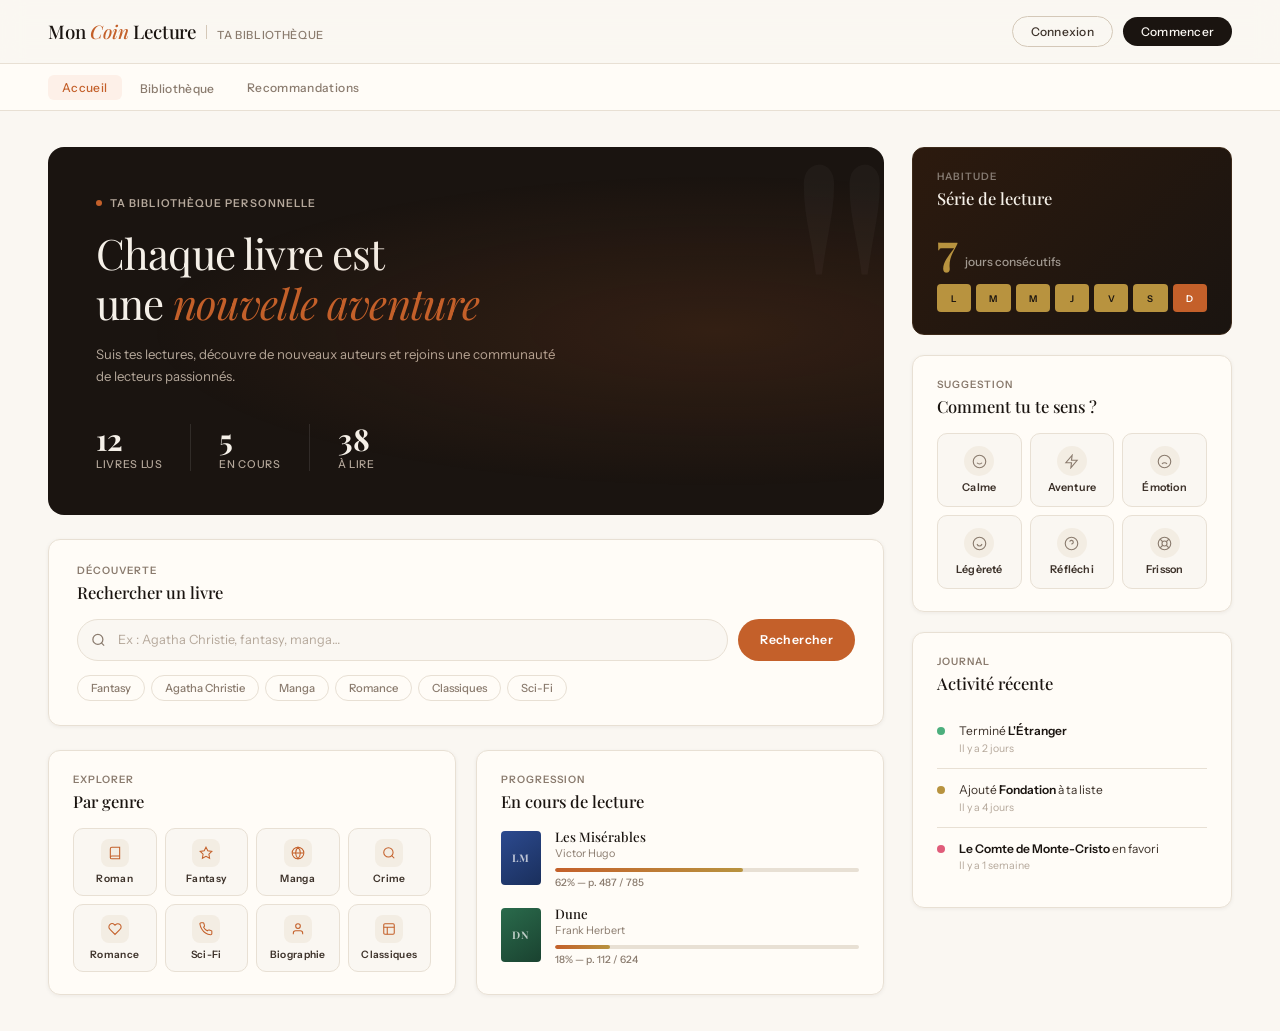
==== index.html @ 3970d9b5 "Premier commit" ====
<!DOCTYPE html>
<html lang="fr">
<head>
  <meta charset="UTF-8" />
  <meta name="viewport" content="width=device-width, initial-scale=1.0" />
  <title>Mon Coin Lecture</title>

  <link rel="preconnect" href="https://fonts.googleapis.com">
  <link href="https://fonts.googleapis.com/css2?family=Playfair+Display:ital,wght@0,400;0,500;0,700;1,400;1,700&family=Instrument+Sans:wght@300;400;500;600&display=swap" rel="stylesheet">

  <style>
    *, *::before, *::after { box-sizing: border-box; margin: 0; padding: 0; }

    :root {
      --ink:         #1a1410;
      --ink-soft:    #3d322a;
      --muted:       #8a7b6e;
      --muted-light: #b5a89b;
      --bg:          #faf7f2;
      --bg-warm:     #f3ede3;
      --bg-card:     #fffcf7;
      --border:      #e8e0d4;
      --border-warm: #d4c8b8;
      --accent:      #c4602a;
      --accent-light:#fdf0e8;
      --accent-deep: #9e3e14;
      --gold:        #b8933f;
      --gold-light:  #faf3e0;

      --font-serif: 'Playfair Display', Georgia, serif;
      --font-sans:  'Instrument Sans', system-ui, sans-serif;
      --radius:     12px;
      --shadow-sm:  0 1px 4px rgba(26,20,16,0.06);
      --shadow-md:  0 4px 20px rgba(26,20,16,0.09);
      --shadow-lg:  0 12px 48px rgba(26,20,16,0.12);
    }

    html { font-size: 15px; }

    body {
      background: var(--bg);
      color: var(--ink);
      font-family: var(--font-sans);
      -webkit-font-smoothing: antialiased;
      min-height: 100vh;
    }

    /* ── HEADER ── */
    .site-header {
      position: sticky;
      top: 0;
      z-index: 100;
      background: rgba(250,247,242,0.88);
      backdrop-filter: blur(12px);
      -webkit-backdrop-filter: blur(12px);
      border-bottom: 1px solid var(--border);
      display: flex;
      align-items: center;
      justify-content: space-between;
      padding: 0 48px;
      height: 64px;
    }

    .logo {
      display: flex;
      align-items: baseline;
      gap: 10px;
    }

    .logo-mark {
      font-family: var(--font-serif);
      font-size: 1.25rem;
      font-weight: 500;
      color: var(--ink);
      letter-spacing: -0.01em;
    }

    .logo-mark em {
      font-style: italic;
      color: var(--accent);
    }

    .logo-divider {
      width: 1px;
      height: 14px;
      background: var(--border-warm);
    }

    .logo-sub {
      font-size: 0.75rem;
      color: var(--muted);
      letter-spacing: 0.06em;
      text-transform: uppercase;
      font-weight: 500;
    }

    .header-actions {
      display: flex;
      align-items: center;
      gap: 10px;
    }

    .header-btn {
      font-family: var(--font-sans);
      font-size: 0.8rem;
      font-weight: 500;
      padding: 7px 18px;
      border-radius: 99px;
      cursor: pointer;
      letter-spacing: 0.02em;
      transition: all 0.18s ease;
      border: none;
    }

    .header-btn-ghost {
      background: transparent;
      color: var(--ink-soft);
      border: 1px solid var(--border-warm);
    }
    .header-btn-ghost:hover {
      background: var(--bg-warm);
      border-color: var(--border-warm);
    }

    .header-btn-accent {
      background: var(--ink);
      color: var(--bg);
    }
    .header-btn-accent:hover {
      background: var(--ink-soft);
    }

    /* ── NAV ── */
    .site-nav {
      border-bottom: 1px solid var(--border);
      background: var(--bg-card);
    }

    .nav-inner {
      max-width: 1400px;
      margin: 0 auto;
      padding: 0 48px;
      display: flex;
      align-items: center;
      gap: 4px;
      height: 46px;
    }

    .nav-inner a {
      font-size: 0.8rem;
      font-weight: 500;
      color: var(--muted);
      text-decoration: none;
      padding: 5px 14px;
      border-radius: 6px;
      letter-spacing: 0.03em;
      transition: all 0.15s;
    }

    .nav-inner a:hover {
      color: var(--ink);
      background: var(--bg-warm);
    }

    .nav-inner a.active {
      color: var(--accent);
      background: var(--accent-light);
    }

    .nav-dropdown { position: relative; }

    .nav-dropdown-menu {
      display: none;
      position: absolute;
      top: calc(100% + 8px);
      left: 0;
      background: var(--bg-card);
      border: 1px solid var(--border);
      border-radius: var(--radius);
      box-shadow: var(--shadow-lg);
      padding: 20px;
      width: 480px;
      gap: 20px;
      display: none;
      flex-direction: row;
      z-index: 200;
    }

    .nav-dropdown:hover .nav-dropdown-menu { display: flex; }

    .mega-left {
      flex: 1;
      padding-right: 20px;
      border-right: 1px solid var(--border);
    }

    .mega-badge {
      display: inline-block;
      font-size: 0.65rem;
      font-weight: 600;
      letter-spacing: 0.1em;
      text-transform: uppercase;
      color: var(--accent);
      background: var(--accent-light);
      padding: 3px 10px;
      border-radius: 99px;
      margin-bottom: 10px;
    }

    .mega-heading {
      font-family: var(--font-serif);
      font-size: 1rem;
      font-weight: 500;
      color: var(--ink);
      margin-bottom: 8px;
    }

    .mega-text {
      font-size: 0.78rem;
      color: var(--muted);
      line-height: 1.55;
    }

    .mega-links {
      display: grid;
      grid-template-columns: 1fr 1fr;
      gap: 6px;
      flex: 1.2;
    }

    .mega-card {
      display: flex;
      align-items: center;
      gap: 8px;
      padding: 8px 10px;
      border-radius: 8px;
      text-decoration: none;
      transition: background 0.15s;
    }

    .mega-card:hover { background: var(--bg-warm); }

    .mega-icon {
      width: 32px;
      height: 32px;
      border-radius: 8px;
      background: var(--bg-warm);
      display: flex;
      align-items: center;
      justify-content: center;
      flex-shrink: 0;
      color: var(--accent);
    }
    .mega-icon svg { width: 15px; height: 15px; }

    .mega-card-title {
      display: block;
      font-size: 0.8rem;
      font-weight: 600;
      color: var(--ink);
    }

    .mega-card-desc {
      display: block;
      font-size: 0.7rem;
      color: var(--muted);
    }

    /* ── MAIN GRID ── */
    .main {
      display: grid;
      grid-template-columns: 1fr 320px;
      gap: 28px;
      max-width: 1400px;
      width: 100%;
      margin: 0 auto;
      padding: 36px 48px;
      align-items: start;
    }

    .col-left {
      display: flex;
      flex-direction: column;
      gap: 24px;
    }

    .col-right {
      display: flex;
      flex-direction: column;
      gap: 20px;
    }

    /* ── HERO ── */
    .hero-banner {
      background: var(--ink);
      border-radius: 16px;
      padding: 44px 48px;
      position: relative;
      overflow: hidden;
    }

    .hero-banner::before {
      content: '"';
      position: absolute;
      font-family: var(--font-serif);
      font-size: 28rem;
      line-height: 1;
      color: rgba(255,255,255,0.03);
      top: -60px;
      right: -20px;
      pointer-events: none;
      user-select: none;
    }

    .hero-banner::after {
      content: '';
      position: absolute;
      inset: 0;
      background: radial-gradient(ellipse at 80% 50%, rgba(196,96,42,0.15), transparent 60%);
      pointer-events: none;
    }

    .hero-eyebrow {
      display: inline-flex;
      align-items: center;
      gap: 8px;
      font-size: 0.72rem;
      font-weight: 600;
      letter-spacing: 0.1em;
      text-transform: uppercase;
      color: var(--muted-light);
      margin-bottom: 18px;
    }

    .hero-eyebrow-dot {
      width: 6px;
      height: 6px;
      background: var(--accent);
      border-radius: 50%;
      animation: pulse 2.5s ease-in-out infinite;
    }

    @keyframes pulse {
      0%,100% { opacity:1; transform:scale(1); }
      50% { opacity:0.5; transform:scale(0.8); }
    }

    .hero-title {
      font-family: var(--font-serif);
      font-size: clamp(2rem, 3.5vw, 2.8rem);
      font-weight: 400;
      line-height: 1.2;
      color: #f5f0e8;
      margin-bottom: 16px;
      letter-spacing: -0.02em;
    }

    .hero-title em {
      font-style: italic;
      color: var(--accent);
    }

    .hero-sub {
      font-size: 0.88rem;
      line-height: 1.65;
      color: var(--muted-light);
      max-width: 460px;
      margin-bottom: 36px;
    }

    .hero-stats {
      display: flex;
      gap: 0;
    }

    .hero-stat {
      padding: 0 28px 0 0;
      margin: 0 28px 0 0;
      border-right: 1px solid rgba(255,255,255,0.1);
    }
    .hero-stat:first-child { padding-left: 0; }
    .hero-stat:last-child { border-right: none; }

    .hero-stat-num {
      font-family: var(--font-serif);
      font-size: 2rem;
      font-weight: 700;
      color: #f5f0e8;
      line-height: 1;
      margin-bottom: 4px;
    }

    .hero-stat-label {
      font-size: 0.72rem;
      font-weight: 500;
      letter-spacing: 0.06em;
      text-transform: uppercase;
      color: var(--muted-light);
    }

    /* ── SEARCH CARD ── */
    .search-card {
      background: var(--bg-card);
      border: 1px solid var(--border);
      border-radius: var(--radius);
      padding: 24px 28px;
      box-shadow: var(--shadow-sm);
    }

    .card-label {
      font-size: 0.68rem;
      font-weight: 600;
      letter-spacing: 0.1em;
      text-transform: uppercase;
      color: var(--muted);
      margin-bottom: 4px;
    }

    .card-title {
      font-family: var(--font-serif);
      font-size: 1.1rem;
      font-weight: 500;
      color: var(--ink);
      margin-bottom: 16px;
    }

    .search-row {
      display: flex;
      gap: 10px;
      margin-bottom: 14px;
    }

    .search-input-wrap {
      flex: 1;
      position: relative;
    }

    .search-icon {
      position: absolute;
      left: 14px;
      top: 50%;
      transform: translateY(-50%);
      color: var(--muted);
      pointer-events: none;
    }

    .search-input {
      width: 100%;
      height: 42px;
      padding: 0 16px 0 40px;
      border: 1.5px solid var(--border);
      border-radius: 99px;
      background: var(--bg);
      font-family: var(--font-sans);
      font-size: 0.85rem;
      color: var(--ink);
      outline: none;
      transition: border-color 0.18s;
    }
    .search-input::placeholder { color: var(--muted-light); }
    .search-input:focus { border-color: var(--accent); background: #fff; }

    .search-btn {
      height: 42px;
      padding: 0 22px;
      background: var(--accent);
      color: #fff;
      border: none;
      border-radius: 99px;
      font-family: var(--font-sans);
      font-size: 0.82rem;
      font-weight: 600;
      letter-spacing: 0.03em;
      cursor: pointer;
      transition: background 0.18s;
      white-space: nowrap;
    }
    .search-btn:hover { background: var(--accent-deep); }

    .search-tags {
      display: flex;
      flex-wrap: wrap;
      gap: 6px;
    }

    .search-tag {
      font-size: 0.75rem;
      font-weight: 500;
      padding: 5px 13px;
      border-radius: 99px;
      border: 1px solid var(--border);
      color: var(--muted);
      cursor: pointer;
      transition: all 0.15s;
      background: transparent;
    }
    .search-tag:hover {
      border-color: var(--accent);
      color: var(--accent);
      background: var(--accent-light);
    }

    /* ── DUO GRID ── */
    .home-duo-grid {
      display: grid;
      grid-template-columns: 1fr 1fr;
      gap: 20px;
    }

    /* ── CARDS ── */
    .card {
      background: var(--bg-card);
      border: 1px solid var(--border);
      border-radius: var(--radius);
      padding: 22px 24px;
      box-shadow: var(--shadow-sm);
    }

    /* ── GENRE GRID ── */
    .genres-grid {
      display: grid;
      grid-template-columns: repeat(4, 1fr);
      gap: 8px;
      margin-top: 16px;
    }

    .genre-chip {
      display: flex;
      flex-direction: column;
      align-items: center;
      gap: 5px;
      padding: 10px 8px;
      border-radius: 10px;
      background: var(--bg);
      border: 1px solid var(--border);
      cursor: pointer;
      transition: all 0.15s;
      text-align: center;
    }
    .genre-chip:hover {
      background: var(--accent-light);
      border-color: #e8c4aa;
    }

    .genre-chip-icon {
      width: 28px;
      height: 28px;
      border-radius: 8px;
      background: var(--bg-warm);
      display: flex;
      align-items: center;
      justify-content: center;
      color: var(--accent);
    }
    .genre-chip-icon svg { width: 14px; height: 14px; }
    .genre-chip-label {
      font-size: 0.68rem;
      font-weight: 600;
      color: var(--ink-soft);
      letter-spacing: 0.03em;
    }

    /* ── READING PROGRESS ── */
    .reading-list {
      display: flex;
      flex-direction: column;
      gap: 16px;
      margin-top: 16px;
    }

    .reading-item {
      display: flex;
      align-items: center;
      gap: 14px;
    }

    .book-cover {
      width: 40px;
      height: 54px;
      border-radius: 4px;
      display: flex;
      align-items: center;
      justify-content: center;
      font-size: 1.4rem;
      flex-shrink: 0;
    }
    .cover-blue  { background: linear-gradient(145deg, #2c4a8f, #1a2f5c); }
    .cover-green { background: linear-gradient(145deg, #2a6b4c, #1a4230); }

    .reading-info { flex: 1; min-width: 0; }

    .reading-title {
      font-family: var(--font-serif);
      font-size: 0.88rem;
      font-weight: 500;
      color: var(--ink);
      white-space: nowrap;
      overflow: hidden;
      text-overflow: ellipsis;
      margin-bottom: 2px;
    }

    .reading-author {
      font-size: 0.72rem;
      color: var(--muted);
      margin-bottom: 8px;
    }

    .progress-bar-track {
      height: 4px;
      background: var(--border);
      border-radius: 99px;
      overflow: hidden;
      margin-bottom: 4px;
    }

    .progress-bar-fill {
      height: 100%;
      background: linear-gradient(90deg, var(--accent), var(--gold));
      border-radius: 99px;
    }

    .reading-pct {
      font-size: 0.68rem;
      color: var(--muted);
      font-weight: 500;
    }

    /* ── MOOD CARD ── */
    .mood-grid {
      display: grid;
      grid-template-columns: 1fr 1fr 1fr;
      gap: 8px;
      margin-top: 16px;
    }

    .mood-btn {
      display: flex;
      flex-direction: column;
      align-items: center;
      gap: 5px;
      padding: 12px 8px;
      border-radius: 10px;
      border: 1.5px solid var(--border);
      background: var(--bg);
      cursor: pointer;
      font-family: var(--font-sans);
      font-size: 0.72rem;
      font-weight: 600;
      color: var(--ink-soft);
      letter-spacing: 0.02em;
      transition: all 0.18s;
    }
    .mood-btn:hover {
      border-color: var(--border-warm);
      background: var(--bg-warm);
      transform: translateY(-1px);
    }
    .mood-btn.active {
      background: var(--accent-light);
      border-color: #e8b490;
      color: var(--accent);
    }

    .mood-icon {
      width: 30px;
      height: 30px;
      border-radius: 50%;
      background: var(--bg-warm);
      display: flex;
      align-items: center;
      justify-content: center;
      color: var(--muted);
      transition: color 0.18s, background 0.18s;
    }
    .mood-icon svg { width: 15px; height: 15px; }
    .mood-btn.active .mood-icon { background: var(--accent-light); color: var(--accent); }

    /* ── ACTIVITY ── */
    .activity-list {
      display: flex;
      flex-direction: column;
      gap: 0;
      margin-top: 16px;
    }

    .activity-item {
      display: flex;
      align-items: flex-start;
      gap: 14px;
      padding: 13px 0;
      border-bottom: 1px solid var(--border);
    }
    .activity-item:last-child { border-bottom: none; }

    .activity-line {
      display: flex;
      flex-direction: column;
      align-items: center;
      gap: 0;
    }

    .activity-dot {
      width: 8px;
      height: 8px;
      border-radius: 50%;
      margin-top: 4px;
      flex-shrink: 0;
    }
    .dot-read  { background: #4caf7d; }
    .dot-want  { background: var(--gold); }
    .dot-fav   { background: #e05c7a; }

    .activity-text {
      font-size: 0.8rem;
      color: var(--ink-soft);
      line-height: 1.4;
    }
    .activity-text strong { color: var(--ink); font-weight: 600; }

    .activity-time {
      font-size: 0.7rem;
      color: var(--muted-light);
      margin-top: 2px;
    }

    /* ── READING STREAK (right col) ── */
    .streak-card {
      background: linear-gradient(135deg, #2c1a0e, #1a1410);
      border: 1px solid #3d2a1a;
      border-radius: var(--radius);
      padding: 22px 24px;
      color: #f5f0e8;
    }

    .streak-card .card-label { color: rgba(245,240,232,0.45); }
    .streak-card .card-title { color: #f5f0e8; }

    .streak-display {
      display: flex;
      align-items: baseline;
      gap: 8px;
      margin: 16px 0 6px;
    }

    .streak-num {
      font-family: var(--font-serif);
      font-size: 3rem;
      font-weight: 700;
      color: var(--gold);
      line-height: 1;
    }

    .streak-unit {
      font-size: 0.8rem;
      color: rgba(245,240,232,0.6);
      font-weight: 500;
    }

    .streak-dots {
      display: flex;
      gap: 5px;
      margin-top: 14px;
    }

    .streak-day {
      flex: 1;
      height: 28px;
      border-radius: 4px;
      display: flex;
      align-items: center;
      justify-content: center;
      font-size: 0.62rem;
      font-weight: 600;
      letter-spacing: 0.04em;
      color: rgba(245,240,232,0.35);
    }
    .streak-day.done {
      background: var(--gold);
      color: #1a1410;
    }
    .streak-day.today {
      background: var(--accent);
      color: #fff;
    }

    /* ── FADE-IN ── */
    @keyframes fadeUp {
      from { opacity:0; transform:translateY(16px); }
      to   { opacity:1; transform:translateY(0); }
    }

    .hero-banner  { animation: fadeUp 0.5s ease both; }
    .search-card  { animation: fadeUp 0.5s 0.07s ease both; }
    .home-duo-grid{ animation: fadeUp 0.5s 0.14s ease both; }
    .col-right > * { animation: fadeUp 0.5s ease both; }
    .col-right > *:nth-child(1) { animation-delay: 0.08s; }
    .col-right > *:nth-child(2) { animation-delay: 0.15s; }
    .col-right > *:nth-child(3) { animation-delay: 0.22s; }

    /* ── RESPONSIVE ── */
    @media (max-width: 1024px) {
      .main { grid-template-columns: 1fr; padding: 28px 24px; }
      .site-header, .nav-inner { padding-inline: 24px; }
    }

    @media (max-width: 640px) {
      .home-duo-grid { grid-template-columns: 1fr; }
      .hero-banner { padding: 32px 28px; }
    }
  </style>
</head>

<body>

  <!-- HEADER -->
  <header class="site-header">
    <div class="logo">
      <span class="logo-mark">Mon <em>Coin</em> Lecture</span>
      <div class="logo-divider"></div>
      <span class="logo-sub">Ta bibliothèque</span>
    </div>
    <div class="header-actions">
      <button class="header-btn header-btn-ghost">Connexion</button>
      <button class="header-btn header-btn-accent">Commencer</button>
    </div>
  </header>

  <!-- NAV -->
  <nav class="site-nav">
    <div class="nav-inner">
      <a href="index.html" class="active">Accueil</a>

      <div class="nav-dropdown nav-mega">
        <a href="livres.html" class="nav-dropdown-toggle">Bibliothèque</a>
        <div class="nav-dropdown-menu mega-menu">
          <div class="mega-left">
            <div class="mega-badge">Explorer</div>
            <h3 class="mega-heading">Ma bibliothèque</h3>
            <p class="mega-text">Retrouve tous tes livres, organise tes envies de lecture, garde tes favoris.</p>
          </div>
          <div class="mega-links">
            <a href="livres.html" class="mega-card">
              <span class="mega-icon"><svg viewBox="0 0 24 24" fill="none" stroke="currentColor" stroke-width="1.8"><path d="M4 19.5A2.5 2.5 0 0 1 6.5 17H20"/><path d="M6.5 2H20v20H6.5A2.5 2.5 0 0 1 4 19.5v-15A2.5 2.5 0 0 1 6.5 2z"/></svg></span>
              <span class="mega-card-content">
                <span class="mega-card-title">Mes livres</span>
                <span class="mega-card-desc">Toute ta bibliothèque</span>
              </span>
            </a>
            <a href="favoris.html" class="mega-card">
              <span class="mega-icon"><svg viewBox="0 0 24 24" fill="none" stroke="currentColor" stroke-width="1.8"><path d="M20.84 4.61a5.5 5.5 0 0 0-7.78 0L12 5.67l-1.06-1.06a5.5 5.5 0 0 0-7.78 7.78l1.06 1.06L12 21.23l7.78-7.78 1.06-1.06a5.5 5.5 0 0 0 0-7.78z"/></svg></span>
              <span class="mega-card-content">
                <span class="mega-card-title">Favoris</span>
                <span class="mega-card-desc">Tes livres préférés</span>
              </span>
            </a>
            <a href="a-lire.html" class="mega-card">
              <span class="mega-icon"><svg viewBox="0 0 24 24" fill="none" stroke="currentColor" stroke-width="1.8"><path d="M12 20h9"/><path d="M16.5 3.5a2.121 2.121 0 0 1 3 3L7 19l-4 1 1-4L16.5 3.5z"/></svg></span>
              <span class="mega-card-content">
                <span class="mega-card-title">À lire</span>
                <span class="mega-card-desc">Ta liste d'envies</span>
              </span>
            </a>
            <a href="recherche.html" class="mega-card">
              <span class="mega-icon"><svg viewBox="0 0 24 24" fill="none" stroke="currentColor" stroke-width="1.8"><circle cx="11" cy="11" r="8"/><path d="m21 21-4.35-4.35"/></svg></span>
              <span class="mega-card-content">
                <span class="mega-card-title">Recherche</span>
                <span class="mega-card-desc">Titre, auteur, genre</span>
              </span>
            </a>
          </div>
        </div>
      </div>

      <a href="recommandations.html">Recommandations</a>
    </div>
  </nav>

  <!-- MAIN -->
  <main class="main">

    <!-- COL LEFT -->
    <div class="col-left">

      <!-- HERO -->
      <div class="hero-banner">
        <div class="hero-eyebrow">
          <div class="hero-eyebrow-dot"></div>
          Ta bibliothèque personnelle
        </div>
        <h1 class="hero-title">Chaque livre est<br>une <em>nouvelle aventure</em></h1>
        <p class="hero-sub">Suis tes lectures, découvre de nouveaux auteurs et rejoins une communauté de lecteurs passionnés.</p>
        <div class="hero-stats">
          <div class="hero-stat">
            <div class="hero-stat-num">12</div>
            <div class="hero-stat-label">Livres lus</div>
          </div>
          <div class="hero-stat">
            <div class="hero-stat-num">5</div>
            <div class="hero-stat-label">En cours</div>
          </div>
          <div class="hero-stat">
            <div class="hero-stat-num">38</div>
            <div class="hero-stat-label">À lire</div>
          </div>
        </div>
      </div>

      <!-- SEARCH -->
      <div class="search-card">
        <div class="card-label">Découverte</div>
        <div class="card-title">Rechercher un livre</div>
        <div class="search-row">
          <div class="search-input-wrap">
            <svg class="search-icon" width="15" height="15" viewBox="0 0 24 24" fill="none" stroke="currentColor" stroke-width="2">
              <circle cx="11" cy="11" r="8"/><path d="m21 21-4.35-4.35"/>
            </svg>
            <input class="search-input" type="text" id="searchInput" placeholder="Ex : Agatha Christie, fantasy, manga…" />
          </div>
          <button class="search-btn" onclick="doSearch()">Rechercher</button>
        </div>
        <div class="search-tags">
          <span class="search-tag" onclick="setSearch('Fantasy')">Fantasy</span>
          <span class="search-tag" onclick="setSearch('Agatha Christie')">Agatha Christie</span>
          <span class="search-tag" onclick="setSearch('Manga')">Manga</span>
          <span class="search-tag" onclick="setSearch('Romance')">Romance</span>
          <span class="search-tag" onclick="setSearch('Classiques')">Classiques</span>
          <span class="search-tag" onclick="setSearch('Sci-Fi')">Sci-Fi</span>
        </div>
      </div>

      <!-- DUO GRID -->
      <div class="home-duo-grid">

        <!-- GENRES -->
        <div class="card">
          <div class="card-label">Explorer</div>
          <div class="card-title">Par genre</div>
          <div class="genres-grid">
            <div class="genre-chip"><span class="genre-chip-icon"><svg viewBox="0 0 24 24" fill="none" stroke="currentColor" stroke-width="1.8"><path d="M4 19.5A2.5 2.5 0 0 1 6.5 17H20"/><path d="M6.5 2H20v20H6.5A2.5 2.5 0 0 1 4 19.5v-15A2.5 2.5 0 0 1 6.5 2z"/></svg></span><span class="genre-chip-label">Roman</span></div>
            <div class="genre-chip"><span class="genre-chip-icon"><svg viewBox="0 0 24 24" fill="none" stroke="currentColor" stroke-width="1.8"><polygon points="12 2 15.09 8.26 22 9.27 17 14.14 18.18 21.02 12 17.77 5.82 21.02 7 14.14 2 9.27 8.91 8.26 12 2"/></svg></span><span class="genre-chip-label">Fantasy</span></div>
            <div class="genre-chip"><span class="genre-chip-icon"><svg viewBox="0 0 24 24" fill="none" stroke="currentColor" stroke-width="1.8"><circle cx="12" cy="12" r="10"/><line x1="2" y1="12" x2="22" y2="12"/><path d="M12 2a15.3 15.3 0 0 1 4 10 15.3 15.3 0 0 1-4 10 15.3 15.3 0 0 1-4-10 15.3 15.3 0 0 1 4-10z"/></svg></span><span class="genre-chip-label">Manga</span></div>
            <div class="genre-chip"><span class="genre-chip-icon"><svg viewBox="0 0 24 24" fill="none" stroke="currentColor" stroke-width="1.8"><circle cx="11" cy="11" r="8"/><path d="m21 21-4.35-4.35"/></svg></span><span class="genre-chip-label">Crime</span></div>
            <div class="genre-chip"><span class="genre-chip-icon"><svg viewBox="0 0 24 24" fill="none" stroke="currentColor" stroke-width="1.8"><path d="M20.84 4.61a5.5 5.5 0 0 0-7.78 0L12 5.67l-1.06-1.06a5.5 5.5 0 0 0-7.78 7.78l1.06 1.06L12 21.23l7.78-7.78 1.06-1.06a5.5 5.5 0 0 0 0-7.78z"/></svg></span><span class="genre-chip-label">Romance</span></div>
            <div class="genre-chip"><span class="genre-chip-icon"><svg viewBox="0 0 24 24" fill="none" stroke="currentColor" stroke-width="1.8"><path d="M22 16.92v3a2 2 0 0 1-2.18 2 19.79 19.79 0 0 1-8.63-3.07A19.5 19.5 0 0 1 4.69 12 19.79 19.79 0 0 1 1.61 3.39 2 2 0 0 1 3.6 1.21h3a2 2 0 0 1 2 1.72c.127.96.361 1.903.7 2.81a2 2 0 0 1-.45 2.11L7.91 8.8a16 16 0 0 0 6.29 6.29l1.11-.91a2 2 0 0 1 2.11-.45c.907.339 1.85.573 2.81.7A2 2 0 0 1 22 16.92z"/></svg></span><span class="genre-chip-label">Sci-Fi</span></div>
            <div class="genre-chip"><span class="genre-chip-icon"><svg viewBox="0 0 24 24" fill="none" stroke="currentColor" stroke-width="1.8"><path d="M20 21v-2a4 4 0 0 0-4-4H8a4 4 0 0 0-4 4v2"/><circle cx="12" cy="7" r="4"/></svg></span><span class="genre-chip-label">Biographie</span></div>
            <div class="genre-chip"><span class="genre-chip-icon"><svg viewBox="0 0 24 24" fill="none" stroke="currentColor" stroke-width="1.8"><rect x="3" y="3" width="18" height="18" rx="2" ry="2"/><path d="M3 9h18M9 21V9"/></svg></span><span class="genre-chip-label">Classiques</span></div>
          </div>
        </div>

        <!-- LECTURES EN COURS -->
        <div class="card">
          <div class="card-label">Progression</div>
          <div class="card-title">En cours de lecture</div>
          <div class="reading-list">
            <div class="reading-item">
              <div class="book-cover cover-blue"><span style="font-family:var(--font-serif);font-size:0.7rem;font-weight:700;color:rgba(255,255,255,0.7);letter-spacing:0.05em">LM</span></div>
              <div class="reading-info">
                <div class="reading-title">Les Misérables</div>
                <div class="reading-author">Victor Hugo</div>
                <div class="progress-bar-track">
                  <div class="progress-bar-fill" style="width:62%"></div>
                </div>
                <div class="reading-pct">62% — p. 487 / 785</div>
              </div>
            </div>
            <div class="reading-item">
              <div class="book-cover cover-green"><span style="font-family:var(--font-serif);font-size:0.7rem;font-weight:700;color:rgba(255,255,255,0.7);letter-spacing:0.05em">DN</span></div>
              <div class="reading-info">
                <div class="reading-title">Dune</div>
                <div class="reading-author">Frank Herbert</div>
                <div class="progress-bar-track">
                  <div class="progress-bar-fill" style="width:18%"></div>
                </div>
                <div class="reading-pct">18% — p. 112 / 624</div>
              </div>
            </div>
          </div>
        </div>

      </div>
    </div>
    <!-- /col-left -->

    <!-- COL RIGHT -->
    <div class="col-right">

      <!-- STREAK -->
      <div class="streak-card">
        <div class="card-label">Habitude</div>
        <div class="card-title" style="color:#f5f0e8">Série de lecture</div>
        <div class="streak-display">
          <div class="streak-num">7</div>
          <div class="streak-unit">jours consécutifs</div>
        </div>
        <div class="streak-dots">
          <div class="streak-day done">L</div>
          <div class="streak-day done">M</div>
          <div class="streak-day done">M</div>
          <div class="streak-day done">J</div>
          <div class="streak-day done">V</div>
          <div class="streak-day done">S</div>
          <div class="streak-day today">D</div>
        </div>
      </div>

      <!-- MOOD -->
      <div class="card">
        <div class="card-label">Suggestion</div>
        <div class="card-title">Comment tu te sens ?</div>
        <div class="mood-grid">
          <button class="mood-btn"><span class="mood-icon"><svg viewBox="0 0 24 24" fill="none" stroke="currentColor" stroke-width="1.8"><circle cx="12" cy="12" r="10"/><path d="M8 14s1.5 2 4 2 4-2 4-2"/><line x1="9" y1="9" x2="9.01" y2="9"/><line x1="15" y1="9" x2="15.01" y2="9"/></svg></span>Calme</button>
          <button class="mood-btn"><span class="mood-icon"><svg viewBox="0 0 24 24" fill="none" stroke="currentColor" stroke-width="1.8"><polygon points="13 2 3 14 12 14 11 22 21 10 12 10 13 2"/></svg></span>Aventure</button>
          <button class="mood-btn"><span class="mood-icon"><svg viewBox="0 0 24 24" fill="none" stroke="currentColor" stroke-width="1.8"><circle cx="12" cy="12" r="10"/><path d="M16 16s-1.5-2-4-2-4 2-4 2"/><line x1="9" y1="9" x2="9.01" y2="9"/><line x1="15" y1="9" x2="15.01" y2="9"/></svg></span>Émotion</button>
          <button class="mood-btn"><span class="mood-icon"><svg viewBox="0 0 24 24" fill="none" stroke="currentColor" stroke-width="1.8"><circle cx="12" cy="12" r="10"/><path d="M8 13s1.5 3 4 3 4-3 4-3"/><line x1="9" y1="9" x2="9.01" y2="9"/><line x1="15" y1="9" x2="15.01" y2="9"/></svg></span>Légèreté</button>
          <button class="mood-btn"><span class="mood-icon"><svg viewBox="0 0 24 24" fill="none" stroke="currentColor" stroke-width="1.8"><path d="M9.09 9a3 3 0 0 1 5.83 1c0 2-3 3-3 3"/><line x1="12" y1="17" x2="12.01" y2="17"/><circle cx="12" cy="12" r="10"/></svg></span>Réfléchi</button>
          <button class="mood-btn"><span class="mood-icon"><svg viewBox="0 0 24 24" fill="none" stroke="currentColor" stroke-width="1.8"><circle cx="12" cy="12" r="10"/><circle cx="12" cy="12" r="4"/><line x1="4.93" y1="4.93" x2="9.17" y2="9.17"/><line x1="14.83" y1="14.83" x2="19.07" y2="19.07"/><line x1="14.83" y1="9.17" x2="19.07" y2="4.93"/><line x1="4.93" y1="19.07" x2="9.17" y2="14.83"/></svg></span>Frisson</button>
        </div>
      </div>

      <!-- ACTIVITY -->
      <div class="card">
        <div class="card-label">Journal</div>
        <div class="card-title">Activité récente</div>
        <div class="activity-list">
          <div class="activity-item">
            <div class="activity-dot dot-read"></div>
            <div>
              <div class="activity-text">Terminé <strong>L'Étranger</strong></div>
              <div class="activity-time">Il y a 2 jours</div>
            </div>
          </div>
          <div class="activity-item">
            <div class="activity-dot dot-want"></div>
            <div>
              <div class="activity-text">Ajouté <strong>Fondation</strong> à ta liste</div>
              <div class="activity-time">Il y a 4 jours</div>
            </div>
          </div>
          <div class="activity-item">
            <div class="activity-dot dot-fav"></div>
            <div>
              <div class="activity-text"><strong>Le Comte de Monte-Cristo</strong> en favori</div>
              <div class="activity-time">Il y a 1 semaine</div>
            </div>
          </div>
        </div>
      </div>

    </div>
    <!-- /col-right -->

  </main>

  <script>
    function setSearch(val) {
      document.getElementById("searchInput").value = val;
      document.getElementById("searchInput").focus();
    }
    function doSearch() {
      const q = document.getElementById("searchInput").value.trim();
      if (q) window.location.href = "recherche.html?q=" + encodeURIComponent(q);
    }
    document.getElementById("searchInput").addEventListener("keydown", e => {
      if (e.key === "Enter") doSearch();
    });
    document.querySelectorAll(".mood-btn").forEach(btn => {
      btn.addEventListener("click", function () {
        document.querySelectorAll(".mood-btn").forEach(b => b.classList.remove("active"));
        this.classList.add("active");
      });
    });
  </script>

</body>
</html>
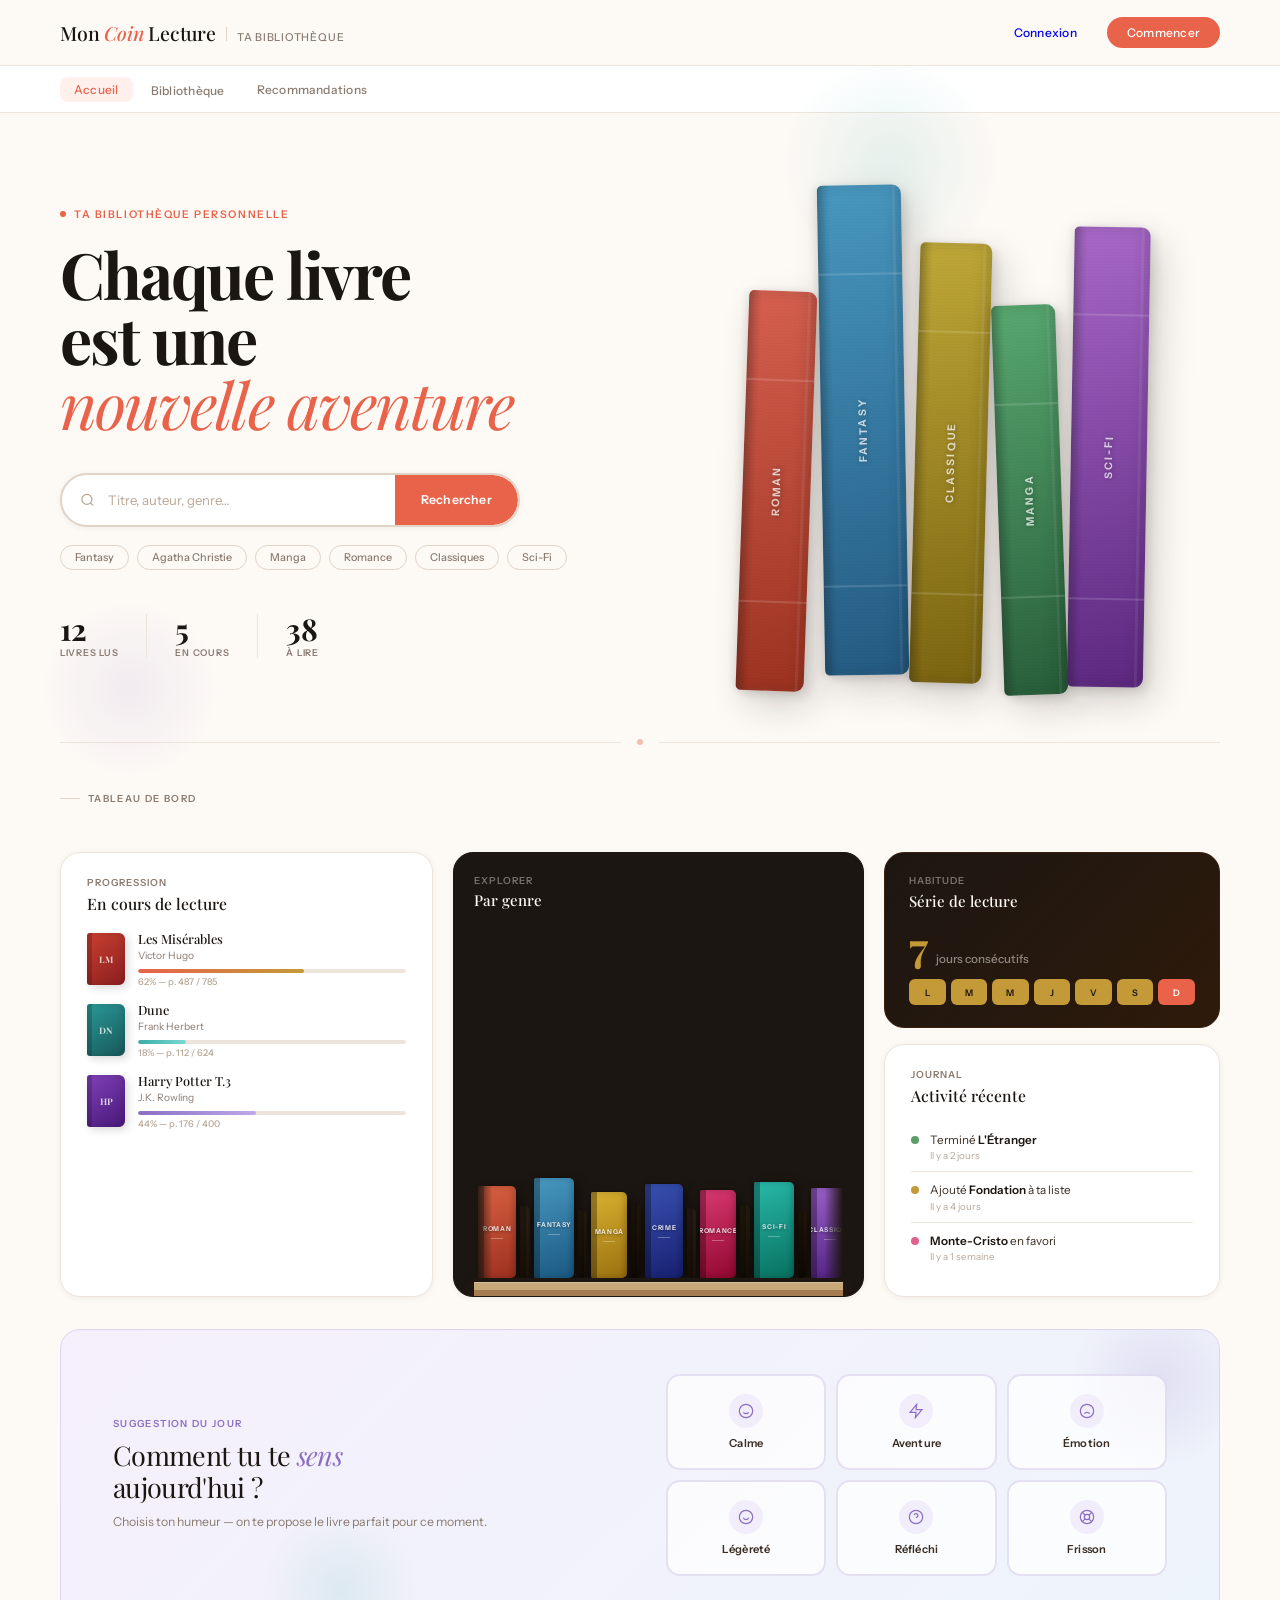
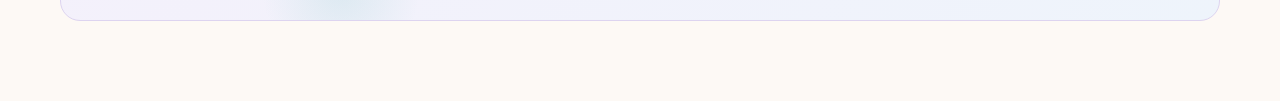
==== commit a7c3cee7: "Update print statement from 'Hello' to 'Goodbye'" ====
--- a/index.html
+++ b/index.html
@@ -1,1076 +1,655 @@
 <!DOCTYPE html>
 <html lang="fr">
 <head>
-  <meta charset="UTF-8" />
-  <meta name="viewport" content="width=device-width, initial-scale=1.0" />
+  <meta charset="UTF-8"/>
+  <meta name="viewport" content="width=device-width, initial-scale=1.0"/>
   <title>Mon Coin Lecture</title>
-
   <link rel="preconnect" href="https://fonts.googleapis.com">
   <link href="https://fonts.googleapis.com/css2?family=Playfair+Display:ital,wght@0,400;0,500;0,700;1,400;1,700&family=Instrument+Sans:wght@300;400;500;600&display=swap" rel="stylesheet">
-
   <style>
-    *, *::before, *::after { box-sizing: border-box; margin: 0; padding: 0; }
-
-    :root {
-      --ink:         #1a1410;
-      --ink-soft:    #3d322a;
-      --muted:       #8a7b6e;
-      --muted-light: #b5a89b;
-      --bg:          #faf7f2;
-      --bg-warm:     #f3ede3;
-      --bg-card:     #fffcf7;
-      --border:      #e8e0d4;
-      --border-warm: #d4c8b8;
-      --accent:      #c4602a;
-      --accent-light:#fdf0e8;
-      --accent-deep: #9e3e14;
-      --gold:        #b8933f;
-      --gold-light:  #faf3e0;
-
-      --font-serif: 'Playfair Display', Georgia, serif;
-      --font-sans:  'Instrument Sans', system-ui, sans-serif;
-      --radius:     12px;
-      --shadow-sm:  0 1px 4px rgba(26,20,16,0.06);
-      --shadow-md:  0 4px 20px rgba(26,20,16,0.09);
-      --shadow-lg:  0 12px 48px rgba(26,20,16,0.12);
-    }
-
-    html { font-size: 15px; }
-
-    body {
-      background: var(--bg);
-      color: var(--ink);
-      font-family: var(--font-sans);
-      -webkit-font-smoothing: antialiased;
-      min-height: 100vh;
-    }
+    *,*::before,*::after{box-sizing:border-box;margin:0;padding:0}
+    :root{
+      /* Palette pastel moderne */
+      --bg:        #fdf9f5;
+      --bg-card:   #ffffff;
+      --bg-warm:   #fef5ee;
+      --bg-green:  #f0f7f0;
+      --bg-blue:   #eef4fb;
+      --bg-purple: #f5f0fb;
+      --bg-pink:   #fdf0f5;
+
+      --ink:       #1c1612;
+      --ink-soft:  #3a2e24;
+      --muted:     #8a7b70;
+      --muted-lt:  #b8a898;
+
+      --border:    #ede5dc;
+      --border-w:  #e0d4c6;
+
+      /* Accents vifs pastels */
+      --coral:     #e8634a;
+      --coral-lt:  #fff0ec;
+      --teal:      #3aada8;
+      --teal-lt:   #e8f7f6;
+      --sage:      #5a9e6a;
+      --sage-lt:   #edf7ef;
+      --lavender:  #8b6ec4;
+      --lav-lt:    #f2edfb;
+      --gold:      #c49a38;
+      --gold-lt:   #fdf5e0;
+      --blush:     #e06090;
+      --blush-lt:  #fdeef5;
+
+      --font-serif:'Playfair Display',Georgia,serif;
+      --font-sans:'Instrument Sans',system-ui,sans-serif;
+      --radius:14px;
+      --radius-lg:20px;
+      --shadow-sm:0 1px 6px rgba(28,22,18,0.06);
+      --shadow-md:0 4px 24px rgba(28,22,18,0.09);
+      --shadow-lg:0 12px 48px rgba(28,22,18,0.13);
+    }
+    html{font-size:15px;scroll-behavior:smooth}
+    body{background:var(--bg);color:var(--ink);font-family:var(--font-sans);-webkit-font-smoothing:antialiased}
 
     /* ── HEADER ── */
-    .site-header {
-      position: sticky;
-      top: 0;
-      z-index: 100;
-      background: rgba(250,247,242,0.88);
-      backdrop-filter: blur(12px);
-      -webkit-backdrop-filter: blur(12px);
-      border-bottom: 1px solid var(--border);
-      display: flex;
-      align-items: center;
-      justify-content: space-between;
-      padding: 0 48px;
-      height: 64px;
-    }
-
-    .logo {
-      display: flex;
-      align-items: baseline;
-      gap: 10px;
-    }
-
-    .logo-mark {
-      font-family: var(--font-serif);
-      font-size: 1.25rem;
-      font-weight: 500;
-      color: var(--ink);
-      letter-spacing: -0.01em;
-    }
-
-    .logo-mark em {
-      font-style: italic;
-      color: var(--accent);
-    }
-
-    .logo-divider {
-      width: 1px;
-      height: 14px;
-      background: var(--border-warm);
-    }
-
-    .logo-sub {
-      font-size: 0.75rem;
-      color: var(--muted);
-      letter-spacing: 0.06em;
-      text-transform: uppercase;
-      font-weight: 500;
-    }
-
-    .header-actions {
-      display: flex;
-      align-items: center;
-      gap: 10px;
-    }
-
-    .header-btn {
-      font-family: var(--font-sans);
-      font-size: 0.8rem;
-      font-weight: 500;
-      padding: 7px 18px;
-      border-radius: 99px;
-      cursor: pointer;
-      letter-spacing: 0.02em;
-      transition: all 0.18s ease;
-      border: none;
-    }
-
-    .header-btn-ghost {
-      background: transparent;
-      color: var(--ink-soft);
-      border: 1px solid var(--border-warm);
-    }
-    .header-btn-ghost:hover {
-      background: var(--bg-warm);
-      border-color: var(--border-warm);
-    }
-
-    .header-btn-accent {
-      background: var(--ink);
-      color: var(--bg);
-    }
-    .header-btn-accent:hover {
-      background: var(--ink-soft);
-    }
+    .site-header{
+      position:sticky;top:0;z-index:100;
+      background:rgba(253,249,245,0.9);backdrop-filter:blur(16px);
+      border-bottom:1px solid var(--border);
+      display:flex;align-items:center;justify-content:space-between;
+      padding:0 60px;height:66px;
+    }
+    .logo{display:flex;align-items:baseline;gap:10px}
+    .logo-mark{font-family:var(--font-serif);font-size:1.3rem;font-weight:500;color:var(--ink);letter-spacing:-0.01em}
+    .logo-mark em{font-style:italic;color:var(--coral)}
+    .logo-divider{width:1px;height:14px;background:var(--border-w)}
+    .logo-sub{font-size:0.72rem;color:var(--muted);letter-spacing:0.07em;text-transform:uppercase;font-weight:500}
+    .header-actions{display:flex;align-items:center;gap:10px}
+    .header-btn{font-family:var(--font-sans);font-size:0.8rem;font-weight:500;padding:8px 20px;border-radius:99px;cursor:pointer;letter-spacing:0.02em;transition:all 0.18s;border:none}
+    .btn-ghost{background:transparent;color:var(--ink-soft);border:1.5px solid var(--border-w)}
+    .btn-ghost:hover{background:var(--bg-warm)}
+    .btn-solid{background:var(--coral);color:#fff}
+    .btn-solid:hover{background:#d0522e}
 
     /* ── NAV ── */
-    .site-nav {
-      border-bottom: 1px solid var(--border);
-      background: var(--bg-card);
-    }
-
-    .nav-inner {
-      max-width: 1400px;
-      margin: 0 auto;
-      padding: 0 48px;
-      display: flex;
-      align-items: center;
-      gap: 4px;
-      height: 46px;
-    }
-
-    .nav-inner a {
-      font-size: 0.8rem;
-      font-weight: 500;
-      color: var(--muted);
-      text-decoration: none;
-      padding: 5px 14px;
-      border-radius: 6px;
-      letter-spacing: 0.03em;
-      transition: all 0.15s;
-    }
-
-    .nav-inner a:hover {
-      color: var(--ink);
-      background: var(--bg-warm);
-    }
-
-    .nav-inner a.active {
-      color: var(--accent);
-      background: var(--accent-light);
-    }
-
-    .nav-dropdown { position: relative; }
-
-    .nav-dropdown-menu {
-      display: none;
-      position: absolute;
-      top: calc(100% + 8px);
-      left: 0;
-      background: var(--bg-card);
-      border: 1px solid var(--border);
-      border-radius: var(--radius);
-      box-shadow: var(--shadow-lg);
-      padding: 20px;
-      width: 480px;
-      gap: 20px;
-      display: none;
-      flex-direction: row;
-      z-index: 200;
-    }
-
-    .nav-dropdown:hover .nav-dropdown-menu { display: flex; }
-
-    .mega-left {
-      flex: 1;
-      padding-right: 20px;
-      border-right: 1px solid var(--border);
-    }
-
-    .mega-badge {
-      display: inline-block;
-      font-size: 0.65rem;
-      font-weight: 600;
-      letter-spacing: 0.1em;
-      text-transform: uppercase;
-      color: var(--accent);
-      background: var(--accent-light);
-      padding: 3px 10px;
-      border-radius: 99px;
-      margin-bottom: 10px;
-    }
-
-    .mega-heading {
-      font-family: var(--font-serif);
-      font-size: 1rem;
-      font-weight: 500;
-      color: var(--ink);
-      margin-bottom: 8px;
-    }
-
-    .mega-text {
-      font-size: 0.78rem;
-      color: var(--muted);
-      line-height: 1.55;
-    }
-
-    .mega-links {
-      display: grid;
-      grid-template-columns: 1fr 1fr;
-      gap: 6px;
-      flex: 1.2;
-    }
-
-    .mega-card {
-      display: flex;
-      align-items: center;
-      gap: 8px;
-      padding: 8px 10px;
-      border-radius: 8px;
-      text-decoration: none;
-      transition: background 0.15s;
-    }
-
-    .mega-card:hover { background: var(--bg-warm); }
-
-    .mega-icon {
-      width: 32px;
-      height: 32px;
-      border-radius: 8px;
-      background: var(--bg-warm);
-      display: flex;
-      align-items: center;
-      justify-content: center;
-      flex-shrink: 0;
-      color: var(--accent);
-    }
-    .mega-icon svg { width: 15px; height: 15px; }
-
-    .mega-card-title {
-      display: block;
-      font-size: 0.8rem;
-      font-weight: 600;
-      color: var(--ink);
-    }
-
-    .mega-card-desc {
-      display: block;
-      font-size: 0.7rem;
-      color: var(--muted);
-    }
-
-    /* ── MAIN GRID ── */
-    .main {
-      display: grid;
-      grid-template-columns: 1fr 320px;
-      gap: 28px;
-      max-width: 1400px;
-      width: 100%;
-      margin: 0 auto;
-      padding: 36px 48px;
-      align-items: start;
-    }
-
-    .col-left {
-      display: flex;
-      flex-direction: column;
-      gap: 24px;
-    }
-
-    .col-right {
-      display: flex;
-      flex-direction: column;
-      gap: 20px;
-    }
-
-    /* ── HERO ── */
-    .hero-banner {
-      background: var(--ink);
-      border-radius: 16px;
-      padding: 44px 48px;
-      position: relative;
-      overflow: hidden;
-    }
-
-    .hero-banner::before {
-      content: '"';
-      position: absolute;
-      font-family: var(--font-serif);
-      font-size: 28rem;
-      line-height: 1;
-      color: rgba(255,255,255,0.03);
-      top: -60px;
-      right: -20px;
-      pointer-events: none;
-      user-select: none;
-    }
-
-    .hero-banner::after {
-      content: '';
-      position: absolute;
-      inset: 0;
-      background: radial-gradient(ellipse at 80% 50%, rgba(196,96,42,0.15), transparent 60%);
-      pointer-events: none;
-    }
-
-    .hero-eyebrow {
-      display: inline-flex;
-      align-items: center;
-      gap: 8px;
-      font-size: 0.72rem;
-      font-weight: 600;
-      letter-spacing: 0.1em;
-      text-transform: uppercase;
-      color: var(--muted-light);
-      margin-bottom: 18px;
-    }
-
-    .hero-eyebrow-dot {
-      width: 6px;
-      height: 6px;
-      background: var(--accent);
-      border-radius: 50%;
-      animation: pulse 2.5s ease-in-out infinite;
-    }
-
-    @keyframes pulse {
-      0%,100% { opacity:1; transform:scale(1); }
-      50% { opacity:0.5; transform:scale(0.8); }
-    }
-
-    .hero-title {
-      font-family: var(--font-serif);
-      font-size: clamp(2rem, 3.5vw, 2.8rem);
-      font-weight: 400;
-      line-height: 1.2;
-      color: #f5f0e8;
-      margin-bottom: 16px;
-      letter-spacing: -0.02em;
-    }
-
-    .hero-title em {
-      font-style: italic;
-      color: var(--accent);
-    }
-
-    .hero-sub {
-      font-size: 0.88rem;
-      line-height: 1.65;
-      color: var(--muted-light);
-      max-width: 460px;
-      margin-bottom: 36px;
-    }
-
-    .hero-stats {
-      display: flex;
-      gap: 0;
-    }
-
-    .hero-stat {
-      padding: 0 28px 0 0;
-      margin: 0 28px 0 0;
-      border-right: 1px solid rgba(255,255,255,0.1);
-    }
-    .hero-stat:first-child { padding-left: 0; }
-    .hero-stat:last-child { border-right: none; }
-
-    .hero-stat-num {
-      font-family: var(--font-serif);
-      font-size: 2rem;
-      font-weight: 700;
-      color: #f5f0e8;
-      line-height: 1;
-      margin-bottom: 4px;
-    }
-
-    .hero-stat-label {
-      font-size: 0.72rem;
-      font-weight: 500;
-      letter-spacing: 0.06em;
-      text-transform: uppercase;
-      color: var(--muted-light);
-    }
-
-    /* ── SEARCH CARD ── */
-    .search-card {
-      background: var(--bg-card);
-      border: 1px solid var(--border);
-      border-radius: var(--radius);
-      padding: 24px 28px;
-      box-shadow: var(--shadow-sm);
-    }
-
-    .card-label {
-      font-size: 0.68rem;
-      font-weight: 600;
-      letter-spacing: 0.1em;
-      text-transform: uppercase;
-      color: var(--muted);
-      margin-bottom: 4px;
-    }
-
-    .card-title {
-      font-family: var(--font-serif);
-      font-size: 1.1rem;
-      font-weight: 500;
-      color: var(--ink);
-      margin-bottom: 16px;
-    }
-
-    .search-row {
-      display: flex;
-      gap: 10px;
-      margin-bottom: 14px;
-    }
-
-    .search-input-wrap {
-      flex: 1;
-      position: relative;
-    }
-
-    .search-icon {
-      position: absolute;
-      left: 14px;
-      top: 50%;
-      transform: translateY(-50%);
-      color: var(--muted);
-      pointer-events: none;
-    }
-
-    .search-input {
-      width: 100%;
-      height: 42px;
-      padding: 0 16px 0 40px;
-      border: 1.5px solid var(--border);
-      border-radius: 99px;
-      background: var(--bg);
-      font-family: var(--font-sans);
-      font-size: 0.85rem;
-      color: var(--ink);
-      outline: none;
-      transition: border-color 0.18s;
-    }
-    .search-input::placeholder { color: var(--muted-light); }
-    .search-input:focus { border-color: var(--accent); background: #fff; }
-
-    .search-btn {
-      height: 42px;
-      padding: 0 22px;
-      background: var(--accent);
-      color: #fff;
-      border: none;
-      border-radius: 99px;
-      font-family: var(--font-sans);
-      font-size: 0.82rem;
-      font-weight: 600;
-      letter-spacing: 0.03em;
-      cursor: pointer;
-      transition: background 0.18s;
-      white-space: nowrap;
-    }
-    .search-btn:hover { background: var(--accent-deep); }
-
-    .search-tags {
-      display: flex;
-      flex-wrap: wrap;
-      gap: 6px;
-    }
-
-    .search-tag {
-      font-size: 0.75rem;
-      font-weight: 500;
-      padding: 5px 13px;
-      border-radius: 99px;
-      border: 1px solid var(--border);
-      color: var(--muted);
-      cursor: pointer;
-      transition: all 0.15s;
-      background: transparent;
-    }
-    .search-tag:hover {
-      border-color: var(--accent);
-      color: var(--accent);
-      background: var(--accent-light);
-    }
-
-    /* ── DUO GRID ── */
-    .home-duo-grid {
-      display: grid;
-      grid-template-columns: 1fr 1fr;
-      gap: 20px;
-    }
-
-    /* ── CARDS ── */
-    .card {
-      background: var(--bg-card);
-      border: 1px solid var(--border);
-      border-radius: var(--radius);
-      padding: 22px 24px;
-      box-shadow: var(--shadow-sm);
-    }
-
-    /* ── GENRE GRID ── */
-    .genres-grid {
-      display: grid;
-      grid-template-columns: repeat(4, 1fr);
-      gap: 8px;
-      margin-top: 16px;
-    }
-
-    .genre-chip {
-      display: flex;
-      flex-direction: column;
-      align-items: center;
-      gap: 5px;
-      padding: 10px 8px;
-      border-radius: 10px;
-      background: var(--bg);
-      border: 1px solid var(--border);
-      cursor: pointer;
-      transition: all 0.15s;
-      text-align: center;
-    }
-    .genre-chip:hover {
-      background: var(--accent-light);
-      border-color: #e8c4aa;
-    }
-
-    .genre-chip-icon {
-      width: 28px;
-      height: 28px;
-      border-radius: 8px;
-      background: var(--bg-warm);
-      display: flex;
-      align-items: center;
-      justify-content: center;
-      color: var(--accent);
-    }
-    .genre-chip-icon svg { width: 14px; height: 14px; }
-    .genre-chip-label {
-      font-size: 0.68rem;
-      font-weight: 600;
-      color: var(--ink-soft);
-      letter-spacing: 0.03em;
-    }
-
-    /* ── READING PROGRESS ── */
-    .reading-list {
-      display: flex;
-      flex-direction: column;
-      gap: 16px;
-      margin-top: 16px;
-    }
-
-    .reading-item {
-      display: flex;
-      align-items: center;
-      gap: 14px;
-    }
-
-    .book-cover {
-      width: 40px;
-      height: 54px;
-      border-radius: 4px;
-      display: flex;
-      align-items: center;
-      justify-content: center;
-      font-size: 1.4rem;
-      flex-shrink: 0;
-    }
-    .cover-blue  { background: linear-gradient(145deg, #2c4a8f, #1a2f5c); }
-    .cover-green { background: linear-gradient(145deg, #2a6b4c, #1a4230); }
-
-    .reading-info { flex: 1; min-width: 0; }
-
-    .reading-title {
-      font-family: var(--font-serif);
-      font-size: 0.88rem;
-      font-weight: 500;
-      color: var(--ink);
-      white-space: nowrap;
-      overflow: hidden;
-      text-overflow: ellipsis;
-      margin-bottom: 2px;
-    }
-
-    .reading-author {
-      font-size: 0.72rem;
-      color: var(--muted);
-      margin-bottom: 8px;
-    }
-
-    .progress-bar-track {
-      height: 4px;
-      background: var(--border);
-      border-radius: 99px;
-      overflow: hidden;
-      margin-bottom: 4px;
-    }
-
-    .progress-bar-fill {
-      height: 100%;
-      background: linear-gradient(90deg, var(--accent), var(--gold));
-      border-radius: 99px;
-    }
-
-    .reading-pct {
-      font-size: 0.68rem;
-      color: var(--muted);
-      font-weight: 500;
-    }
-
-    /* ── MOOD CARD ── */
-    .mood-grid {
-      display: grid;
-      grid-template-columns: 1fr 1fr 1fr;
-      gap: 8px;
-      margin-top: 16px;
-    }
-
-    .mood-btn {
-      display: flex;
-      flex-direction: column;
-      align-items: center;
-      gap: 5px;
-      padding: 12px 8px;
-      border-radius: 10px;
-      border: 1.5px solid var(--border);
-      background: var(--bg);
-      cursor: pointer;
-      font-family: var(--font-sans);
-      font-size: 0.72rem;
-      font-weight: 600;
-      color: var(--ink-soft);
-      letter-spacing: 0.02em;
-      transition: all 0.18s;
-    }
-    .mood-btn:hover {
-      border-color: var(--border-warm);
-      background: var(--bg-warm);
-      transform: translateY(-1px);
-    }
-    .mood-btn.active {
-      background: var(--accent-light);
-      border-color: #e8b490;
-      color: var(--accent);
-    }
-
-    .mood-icon {
-      width: 30px;
-      height: 30px;
-      border-radius: 50%;
-      background: var(--bg-warm);
-      display: flex;
-      align-items: center;
-      justify-content: center;
-      color: var(--muted);
-      transition: color 0.18s, background 0.18s;
-    }
-    .mood-icon svg { width: 15px; height: 15px; }
-    .mood-btn.active .mood-icon { background: var(--accent-light); color: var(--accent); }
-
-    /* ── ACTIVITY ── */
-    .activity-list {
-      display: flex;
-      flex-direction: column;
-      gap: 0;
-      margin-top: 16px;
-    }
-
-    .activity-item {
-      display: flex;
-      align-items: flex-start;
-      gap: 14px;
-      padding: 13px 0;
-      border-bottom: 1px solid var(--border);
-    }
-    .activity-item:last-child { border-bottom: none; }
-
-    .activity-line {
-      display: flex;
-      flex-direction: column;
-      align-items: center;
-      gap: 0;
-    }
-
-    .activity-dot {
-      width: 8px;
-      height: 8px;
-      border-radius: 50%;
-      margin-top: 4px;
-      flex-shrink: 0;
-    }
-    .dot-read  { background: #4caf7d; }
-    .dot-want  { background: var(--gold); }
-    .dot-fav   { background: #e05c7a; }
-
-    .activity-text {
-      font-size: 0.8rem;
-      color: var(--ink-soft);
-      line-height: 1.4;
-    }
-    .activity-text strong { color: var(--ink); font-weight: 600; }
-
-    .activity-time {
-      font-size: 0.7rem;
-      color: var(--muted-light);
-      margin-top: 2px;
-    }
-
-    /* ── READING STREAK (right col) ── */
-    .streak-card {
-      background: linear-gradient(135deg, #2c1a0e, #1a1410);
-      border: 1px solid #3d2a1a;
-      border-radius: var(--radius);
-      padding: 22px 24px;
-      color: #f5f0e8;
-    }
-
-    .streak-card .card-label { color: rgba(245,240,232,0.45); }
-    .streak-card .card-title { color: #f5f0e8; }
-
-    .streak-display {
-      display: flex;
-      align-items: baseline;
-      gap: 8px;
-      margin: 16px 0 6px;
-    }
-
-    .streak-num {
-      font-family: var(--font-serif);
-      font-size: 3rem;
-      font-weight: 700;
-      color: var(--gold);
-      line-height: 1;
-    }
-
-    .streak-unit {
-      font-size: 0.8rem;
-      color: rgba(245,240,232,0.6);
-      font-weight: 500;
-    }
-
-    .streak-dots {
-      display: flex;
-      gap: 5px;
-      margin-top: 14px;
-    }
-
-    .streak-day {
-      flex: 1;
-      height: 28px;
-      border-radius: 4px;
-      display: flex;
-      align-items: center;
-      justify-content: center;
-      font-size: 0.62rem;
-      font-weight: 600;
-      letter-spacing: 0.04em;
-      color: rgba(245,240,232,0.35);
-    }
-    .streak-day.done {
-      background: var(--gold);
-      color: #1a1410;
-    }
-    .streak-day.today {
-      background: var(--accent);
-      color: #fff;
-    }
-
-    /* ── FADE-IN ── */
-    @keyframes fadeUp {
-      from { opacity:0; transform:translateY(16px); }
-      to   { opacity:1; transform:translateY(0); }
-    }
-
-    .hero-banner  { animation: fadeUp 0.5s ease both; }
-    .search-card  { animation: fadeUp 0.5s 0.07s ease both; }
-    .home-duo-grid{ animation: fadeUp 0.5s 0.14s ease both; }
-    .col-right > * { animation: fadeUp 0.5s ease both; }
-    .col-right > *:nth-child(1) { animation-delay: 0.08s; }
-    .col-right > *:nth-child(2) { animation-delay: 0.15s; }
-    .col-right > *:nth-child(3) { animation-delay: 0.22s; }
-
-    /* ── RESPONSIVE ── */
-    @media (max-width: 1024px) {
-      .main { grid-template-columns: 1fr; padding: 28px 24px; }
-      .site-header, .nav-inner { padding-inline: 24px; }
-    }
-
-    @media (max-width: 640px) {
-      .home-duo-grid { grid-template-columns: 1fr; }
-      .hero-banner { padding: 32px 28px; }
-    }
+    .site-nav{border-bottom:1px solid var(--border);background:var(--bg-card)}
+    .nav-inner{max-width:1320px;margin:0 auto;padding:0 60px;display:flex;align-items:center;gap:4px;height:46px}
+    .nav-inner a{font-size:0.8rem;font-weight:500;color:var(--muted);text-decoration:none;padding:5px 14px;border-radius:8px;letter-spacing:0.02em;transition:all 0.15s}
+    .nav-inner a:hover{color:var(--ink);background:var(--bg-warm)}
+    .nav-inner a.active{color:var(--coral);background:var(--coral-lt)}
+    .nav-dropdown{position:relative}
+    .nav-dropdown-menu{display:none;position:absolute;top:calc(100% + 8px);left:0;background:var(--bg-card);border:1px solid var(--border);border-radius:var(--radius-lg);box-shadow:var(--shadow-lg);padding:22px;width:480px;flex-direction:row;z-index:200}
+    .nav-dropdown:hover .nav-dropdown-menu{display:flex}
+    .mega-left{flex:1;padding-right:20px;border-right:1px solid var(--border)}
+    .mega-badge{display:inline-block;font-size:0.62rem;font-weight:600;letter-spacing:0.1em;text-transform:uppercase;color:var(--coral);background:var(--coral-lt);padding:3px 10px;border-radius:99px;margin-bottom:10px}
+    .mega-heading{font-family:var(--font-serif);font-size:1rem;font-weight:500;color:var(--ink);margin-bottom:8px}
+    .mega-text{font-size:0.77rem;color:var(--muted);line-height:1.55}
+    .mega-links{display:grid;grid-template-columns:1fr 1fr;gap:6px;flex:1.2}
+    .mega-card{display:flex;align-items:center;gap:8px;padding:8px 10px;border-radius:10px;text-decoration:none;transition:background 0.15s}
+    .mega-card:hover{background:var(--bg-warm)}
+    .mega-icon{width:32px;height:32px;border-radius:8px;background:var(--coral-lt);display:flex;align-items:center;justify-content:center;flex-shrink:0;color:var(--coral)}
+    .mega-icon svg{width:14px;height:14px}
+    .mega-card-title{display:block;font-size:0.8rem;font-weight:600;color:var(--ink)}
+    .mega-card-desc{display:block;font-size:0.68rem;color:var(--muted)}
+
+    /* ══════════════════════════════════
+       HERO — fond crème, split aéré
+    ══════════════════════════════════ */
+    .hero{
+      max-width:1320px;margin:0 auto;
+      padding:72px 60px 64px;
+      display:grid;
+      grid-template-columns:1fr 1fr;
+      gap:60px;
+      align-items:center;
+      position:relative;
+    }
+
+    /* Cercles décoratifs pastel */
+    .hero-deco-circle-1{
+      position:absolute;top:-60px;right:280px;
+      width:220px;height:220px;border-radius:50%;
+      background:radial-gradient(circle,rgba(58,173,168,0.12),transparent 70%);
+      pointer-events:none;
+    }
+    .hero-deco-circle-2{
+      position:absolute;bottom:-40px;left:40px;
+      width:180px;height:180px;border-radius:50%;
+      background:radial-gradient(circle,rgba(139,110,196,0.1),transparent 70%);
+      pointer-events:none;
+    }
+
+    /* GAUCHE */
+    .hero-left{position:relative;z-index:1}
+    .hero-eyebrow{
+      display:inline-flex;align-items:center;gap:8px;
+      font-size:0.7rem;font-weight:600;letter-spacing:0.15em;text-transform:uppercase;
+      color:var(--coral);margin-bottom:20px;
+    }
+    .hero-eyebrow-dot{width:6px;height:6px;background:var(--coral);border-radius:50%;animation:pulse 2.5s ease-in-out infinite}
+    @keyframes pulse{0%,100%{opacity:1;transform:scale(1)}50%{opacity:0.5;transform:scale(0.75)}}
+
+    .hero-title{
+      font-family:var(--font-serif);
+      font-size:clamp(2.8rem,5vw,4.8rem);
+      font-weight:700;line-height:1.02;
+      color:var(--ink);letter-spacing:-0.03em;
+      margin-bottom:36px;
+    }
+    .hero-title em{font-style:italic;font-weight:400;color:var(--coral);display:block}
+
+    /* Search */
+    .hero-search{
+      display:flex;max-width:460px;margin-bottom:18px;
+      border:2px solid var(--border-w);border-radius:99px;
+      background:#fff;box-shadow:var(--shadow-sm);
+      overflow:hidden;transition:border-color 0.2s,box-shadow 0.2s;
+    }
+    .hero-search:focus-within{border-color:var(--coral);box-shadow:0 0 0 4px rgba(232,99,74,0.1)}
+    .hero-search-wrap{flex:1;position:relative}
+    .hero-search-icon{position:absolute;left:18px;top:50%;transform:translateY(-50%);color:var(--muted-lt);pointer-events:none}
+    .hero-search-input{width:100%;height:50px;padding:0 16px 0 46px;border:none;background:transparent;font-family:var(--font-sans);font-size:0.88rem;color:var(--ink);outline:none}
+    .hero-search-input::placeholder{color:var(--muted-lt)}
+    .hero-search-btn{height:50px;padding:0 26px;background:var(--coral);color:#fff;border:none;font-family:var(--font-sans);font-size:0.82rem;font-weight:600;cursor:pointer;transition:background 0.18s;letter-spacing:0.02em;border-radius:0 99px 99px 0}
+    .hero-search-btn:hover{background:#d0522e}
+
+    .hero-tags{display:flex;flex-wrap:wrap;gap:8px;margin-bottom:44px}
+    .hero-tag{font-size:0.72rem;font-weight:500;padding:5px 14px;border-radius:99px;border:1.5px solid var(--border-w);color:var(--muted);cursor:pointer;transition:all 0.15s;background:transparent}
+    .hero-tag:hover{border-color:var(--coral);color:var(--coral);background:var(--coral-lt)}
+
+    .hero-stats{display:flex;gap:0}
+    .hero-stat{padding:0 28px 0 0;margin:0 28px 0 0;border-right:1.5px solid var(--border)}
+    .hero-stat:last-child{border-right:none;padding:0;margin:0}
+    .hero-stat-num{font-family:var(--font-serif);font-size:2rem;font-weight:700;color:var(--ink);line-height:1;margin-bottom:3px}
+    .hero-stat-label{font-size:0.62rem;font-weight:600;letter-spacing:0.08em;text-transform:uppercase;color:var(--muted)}
+
+    /* DROITE — livres */
+    .hero-right{
+      position:relative;z-index:1;
+      display:flex;align-items:flex-end;justify-content:center;
+      padding-bottom:0;
+    }
+    .big-books{display:flex;align-items:flex-end;gap:10px}
+    .big-book{
+      border-radius:5px 9px 9px 5px;
+      position:relative;overflow:hidden;flex-shrink:0;
+      box-shadow:10px 14px 36px rgba(28,22,18,0.18),5px 5px 10px rgba(28,22,18,0.1),-3px 0 7px rgba(28,22,18,0.08),inset -5px 0 14px rgba(0,0,0,0.14),inset 2px 0 6px rgba(255,255,255,0.08);
+      transition:transform 0.4s cubic-bezier(0.34,1.56,0.64,1);
+      cursor:default;
+    }
+    .big-book:hover{transform:translateY(-22px) rotate(-1.5deg) scale(1.03)}
+    .big-book::before{content:'';position:absolute;left:0;top:0;bottom:0;width:13px;background:linear-gradient(90deg,rgba(0,0,0,0.28) 0%,rgba(0,0,0,0.08) 60%,transparent);border-radius:5px 0 0 5px;z-index:2}
+    .big-book::after{content:'';position:absolute;right:6px;top:0;bottom:0;width:3px;background:rgba(255,255,255,0.07);z-index:2}
+    .book-tex{position:absolute;inset:0;background-image:repeating-linear-gradient(0deg,transparent,transparent 2px,rgba(0,0,0,0.018) 2px,rgba(0,0,0,0.018) 3px);z-index:1}
+    .book-band{position:absolute;left:0;right:0;height:2px;background:rgba(255,255,255,0.14);z-index:3}
+    .book-lbl{writing-mode:vertical-rl;transform:rotate(180deg);position:absolute;inset:0;display:flex;align-items:center;justify-content:center;font-family:var(--font-sans);font-size:0.7rem;font-weight:700;letter-spacing:0.2em;text-transform:uppercase;color:rgba(255,255,255,0.72);text-shadow:0 1px 5px rgba(0,0,0,0.3);padding:24px 0;z-index:4}
+    /* Couleurs pastels profondes */
+    .bb-1{background:linear-gradient(165deg,#d66050,#9c3220)}
+    .bb-2{background:linear-gradient(165deg,#4898c0,#245a82)}
+    .bb-3{background:linear-gradient(165deg,#c0a838,#7a6410)}
+    .bb-4{background:linear-gradient(165deg,#58a870,#285e3a)}
+    .bb-5{background:linear-gradient(165deg,#a868c8,#5c2880)}
+
+    /* ══════════════════════════════════
+       SÉPARATEUR DÉCORATIF
+    ══════════════════════════════════ */
+    .section-divider{
+      max-width:1320px;margin:0 auto;padding:0 60px;
+      display:flex;align-items:center;gap:16px;
+      margin-bottom:0;
+    }
+    .section-divider-line{flex:1;height:1px;background:var(--border)}
+    .section-divider-dot{width:6px;height:6px;border-radius:50%;background:var(--coral);opacity:0.4}
+
+    /* ══════════════════════════════════
+       WRAPPER CONTENU — bien centré
+    ══════════════════════════════════ */
+    .page-content{
+      max-width:1320px;margin:0 auto;
+      padding:48px 60px 80px;
+      display:flex;flex-direction:column;gap:32px;
+    }
+
+    /* ── SECTION LABEL ── */
+    .section-eyebrow{
+      font-size:0.65rem;font-weight:600;letter-spacing:0.14em;
+      text-transform:uppercase;color:var(--muted);
+      margin-bottom:16px;display:flex;align-items:center;gap:8px;
+    }
+    .section-eyebrow::before{content:'';width:20px;height:1.5px;background:var(--border-w)}
+
+    /* ══════════════════════════════════
+       GRILLE PRINCIPALE 3 COLONNES
+    ══════════════════════════════════ */
+    .main-grid{
+      display:grid;
+      grid-template-columns:1fr 1.1fr 0.9fr;
+      gap:20px;
+      align-items:stretch;
+    }
+
+    /* CARD BASE */
+    .card{
+      background:var(--bg-card);border:1.5px solid var(--border);
+      border-radius:var(--radius-lg);padding:24px 26px;
+      box-shadow:var(--shadow-sm);
+    }
+    .card-label{font-size:0.65rem;font-weight:600;letter-spacing:0.1em;text-transform:uppercase;color:var(--muted);margin-bottom:5px}
+    .card-title{font-family:var(--font-serif);font-size:1.05rem;font-weight:500;color:var(--ink);margin-bottom:16px}
+
+    /* PROGRESSION */
+    .reading-list{display:flex;flex-direction:column;gap:14px}
+    .reading-item{display:flex;align-items:center;gap:13px}
+    .book-sm{
+      width:38px;height:52px;border-radius:3px 6px 6px 3px;flex-shrink:0;
+      display:flex;align-items:center;justify-content:center;
+      box-shadow:3px 3px 8px rgba(0,0,0,0.15),inset -2px 0 6px rgba(0,0,0,0.12);
+      position:relative;overflow:hidden;
+    }
+    .book-sm::before{content:'';position:absolute;left:0;top:0;bottom:0;width:5px;background:rgba(0,0,0,0.18)}
+    .book-sm span{font-family:var(--font-serif);font-size:0.6rem;font-weight:700;color:rgba(255,255,255,0.78);position:relative;z-index:1}
+    .bs-coral{background:linear-gradient(145deg,#c84030,#8c1e20)}
+    .bs-teal{background:linear-gradient(145deg,#2a9898,#185858)}
+    .bs-lav{background:linear-gradient(145deg,#8040b8,#481878)}
+    .reading-info{flex:1;min-width:0}
+    .reading-title{font-family:var(--font-serif);font-size:0.85rem;font-weight:500;color:var(--ink);white-space:nowrap;overflow:hidden;text-overflow:ellipsis;margin-bottom:2px}
+    .reading-author{font-size:0.68rem;color:var(--muted);margin-bottom:7px}
+    .pbar{height:4px;background:var(--border);border-radius:99px;overflow:hidden;margin-bottom:3px}
+    .pbar-fill{height:100%;border-radius:99px}
+    .pbar-coral{background:linear-gradient(90deg,var(--coral),var(--gold))}
+    .pbar-teal{background:linear-gradient(90deg,var(--teal),#7ad8d4)}
+    .pbar-lav{background:linear-gradient(90deg,var(--lavender),#c0a8e8)}
+    .reading-pct{font-size:0.62rem;color:var(--muted-lt);font-weight:500}
+
+    /* GENRE CAROUSEL */
+    .genre-card{
+      background:var(--ink);
+      border-radius:var(--radius-lg);padding:22px 20px 0;overflow:hidden;
+      border:1.5px solid var(--ink);box-shadow:var(--shadow-sm);
+      display:flex;flex-direction:column;
+    }
+    .genre-card .card-label{color:rgba(253,249,245,0.4);margin-bottom:4px}
+    .genre-card .card-title{color:#fdf9f5;margin-bottom:14px;font-size:1rem}
+    .carousel-area{flex:1;display:flex;flex-direction:column;justify-content:flex-end}
+    .carousel-vp{overflow:hidden;mask-image:linear-gradient(90deg,transparent 0%,black 5%,black 95%,transparent 100%);-webkit-mask-image:linear-gradient(90deg,transparent 0%,black 5%,black 95%,transparent 100%)}
+    .carousel-track{display:flex;align-items:flex-end;gap:4px;padding:6px 4px 0;width:max-content;animation:scrollC 28s linear infinite}
+    .carousel-track:hover{animation-play-state:paused}
+    @keyframes scrollC{0%{transform:translateX(0)}100%{transform:translateX(-50%)}}
+    .cs-book{flex-shrink:0;cursor:pointer;transition:transform 0.22s cubic-bezier(0.34,1.56,0.64,1);transform-origin:bottom center}
+    .cs-book:hover{transform:translateY(-10px)}
+    .cs-cover{border-radius:2px 5px 5px 2px;display:flex;flex-direction:column;align-items:center;justify-content:center;position:relative;overflow:hidden;box-shadow:4px 5px 12px rgba(0,0,0,0.5),-1px 0 4px rgba(0,0,0,0.3),inset -2px 0 6px rgba(0,0,0,0.2)}
+    .cs-cover::before{content:'';position:absolute;left:0;top:0;bottom:0;width:6px;background:rgba(0,0,0,0.3);border-radius:2px 0 0 2px}
+    .cs-lbl{font-family:var(--font-sans);font-size:0.44rem;font-weight:700;letter-spacing:0.1em;text-transform:uppercase;color:rgba(255,255,255,0.8);text-align:center;padding:0 4px;line-height:1.3;position:relative;z-index:1;text-shadow:0 1px 3px rgba(0,0,0,0.4)}
+    .cs-deco{width:12px;height:1px;background:rgba(255,255,255,0.3);margin-top:4px;position:relative;z-index:1}
+    .shelf-plank{height:14px;background:linear-gradient(180deg,#c8a97a 0%,#c8a97a 55%,#a67c52 55%);box-shadow:0 5px 14px rgba(80,40,10,0.4),inset 0 1px 0 rgba(255,255,255,0.25);margin-top:4px}
+    /* Couleurs livres carousel — vives */
+    .gc-roman{background:linear-gradient(160deg,#d86040,#9c3020)}
+    .gc-fantasy{background:linear-gradient(160deg,#4898c0,#1a5882)}
+    .gc-manga{background:linear-gradient(160deg,#d8b030,#9a7010)}
+    .gc-crime{background:linear-gradient(160deg,#3850b0,#182070)}
+    .gc-romance{background:linear-gradient(160deg,#d83870,#900830)}
+    .gc-scifi{background:linear-gradient(160deg,#28b8a8,#087060)}
+    .gc-classique{background:linear-gradient(160deg,#9860c8,#502080)}
+    .gc-vide-a{background:linear-gradient(160deg,#302418,#201408)}
+    .gc-vide-b{background:linear-gradient(160deg,#2a2010,#181008)}
+    .gc-vide-c{background:linear-gradient(160deg,#261c10,#140c04)}
+
+    /* COL 3 — Streak + Activité */
+    .col3{display:flex;flex-direction:column;gap:16px}
+
+    .streak-card{
+      background:linear-gradient(135deg,var(--ink) 0%,#2e1a0a 100%);
+      border:1.5px solid #3a2010;border-radius:var(--radius-lg);
+      padding:22px 24px;color:#fdf9f5;
+    }
+    .streak-card .card-label{color:rgba(253,249,245,0.4)}
+    .streak-title{font-family:var(--font-serif);font-size:1rem;font-weight:500;color:#fdf9f5;margin-bottom:0}
+    .streak-display{display:flex;align-items:baseline;gap:8px;margin:14px 0 4px}
+    .streak-num{font-family:var(--font-serif);font-size:2.8rem;font-weight:700;color:var(--gold);line-height:1}
+    .streak-unit{font-size:0.78rem;color:rgba(253,249,245,0.5);font-weight:500}
+    .streak-dots{display:flex;gap:5px;margin-top:12px}
+    .streak-day{flex:1;height:26px;border-radius:6px;display:flex;align-items:center;justify-content:center;font-size:0.6rem;font-weight:600;color:rgba(253,249,245,0.25)}
+    .streak-day.done{background:var(--gold);color:var(--ink)}
+    .streak-day.today{background:var(--coral);color:#fff}
+
+    .activity-card{flex:1}
+    .activity-list{display:flex;flex-direction:column;margin-top:10px}
+    .activity-item{display:flex;align-items:flex-start;gap:11px;padding:10px 0;border-bottom:1px solid var(--border)}
+    .activity-item:last-child{border-bottom:none}
+    .act-dot{width:8px;height:8px;border-radius:50%;margin-top:4px;flex-shrink:0}
+    .dot-read{background:var(--sage)}
+    .dot-want{background:var(--gold)}
+    .dot-fav{background:var(--blush)}
+    .act-text{font-size:0.78rem;color:var(--ink-soft);line-height:1.4}
+    .act-text strong{color:var(--ink);font-weight:600}
+    .act-time{font-size:0.65rem;color:var(--muted-lt);margin-top:2px}
+
+    /* ══════════════════════════════════
+       MOOD SECTION — pastel card large
+    ══════════════════════════════════ */
+    .mood-section{
+      background:linear-gradient(135deg,var(--bg-purple) 0%,var(--bg-blue) 100%);
+      border:1.5px solid #ddd4f0;
+      border-radius:var(--radius-lg);
+      padding:44px 52px;
+      display:grid;
+      grid-template-columns:1fr 1fr;
+      gap:52px;
+      align-items:center;
+    }
+    /* Déco circles dans la mood section */
+    .mood-section{position:relative;overflow:hidden}
+    .mood-deco-1{position:absolute;top:-40px;right:-30px;width:180px;height:180px;border-radius:50%;background:radial-gradient(circle,rgba(139,110,196,0.15),transparent 70%);pointer-events:none}
+    .mood-deco-2{position:absolute;bottom:-50px;left:200px;width:160px;height:160px;border-radius:50%;background:radial-gradient(circle,rgba(58,173,168,0.12),transparent 70%);pointer-events:none}
+
+    .mood-label{font-size:0.65rem;font-weight:600;letter-spacing:0.14em;text-transform:uppercase;color:var(--lavender);margin-bottom:10px}
+    .mood-title{font-family:var(--font-serif);font-size:1.8rem;font-weight:400;color:var(--ink);letter-spacing:-0.025em;line-height:1.2;margin-bottom:8px}
+    .mood-title em{font-style:italic;color:var(--lavender)}
+    .mood-sub{font-size:0.82rem;color:var(--muted);line-height:1.65}
+
+    .mood-result{
+      margin-top:20px;padding:16px 18px;
+      background:#fff;border-radius:12px;
+      border:1.5px solid #ddd4f0;
+      display:none;
+    }
+    .mood-result.show{display:block;animation:fadeUp 0.3s ease both}
+    .mr-label{font-size:0.58rem;font-weight:600;letter-spacing:0.1em;text-transform:uppercase;color:var(--lavender);margin-bottom:6px}
+    .mr-title{font-family:var(--font-serif);font-size:1rem;font-weight:500;color:var(--ink);margin-bottom:2px}
+    .mr-author{font-size:0.72rem;color:var(--muted);margin-bottom:6px}
+    .mr-desc{font-size:0.72rem;color:var(--muted);line-height:1.55}
+    .mr-genre{display:inline-block;font-size:0.58rem;font-weight:600;letter-spacing:0.08em;text-transform:uppercase;padding:2px 9px;border-radius:99px;background:var(--lav-lt);color:var(--lavender);border:1px solid #c8b8e8;margin-top:7px}
+
+    .mood-btns{display:grid;grid-template-columns:1fr 1fr 1fr;gap:10px}
+    .mood-btn{
+      display:flex;flex-direction:column;align-items:center;gap:8px;
+      padding:18px 12px;border-radius:14px;
+      border:2px solid rgba(139,110,196,0.2);
+      background:rgba(255,255,255,0.7);
+      cursor:pointer;font-family:var(--font-sans);font-size:0.74rem;font-weight:600;
+      color:var(--ink-soft);letter-spacing:0.02em;transition:all 0.2s;
+    }
+    .mood-btn:hover{border-color:var(--lavender);background:#fff;transform:translateY(-3px);box-shadow:var(--shadow-md);color:var(--lavender)}
+    .mood-btn.active{background:var(--lav-lt);border-color:var(--lavender);color:var(--lavender);box-shadow:0 4px 16px rgba(139,110,196,0.2)}
+    .mood-icon{width:34px;height:34px;border-radius:50%;background:var(--lav-lt);display:flex;align-items:center;justify-content:center;color:var(--lavender);transition:all 0.2s}
+    .mood-icon svg{width:16px;height:16px}
+    .mood-btn:hover .mood-icon,.mood-btn.active .mood-icon{background:var(--lavender);color:#fff}
+
+    /* ANIMATIONS */
+    @keyframes fadeUp{from{opacity:0;transform:translateY(18px)}to{opacity:1;transform:translateY(0)}}
+    .fade-in{opacity:0;transform:translateY(18px);transition:opacity 0.6s ease,transform 0.6s ease}
+    .fade-in.visible{opacity:1;transform:translateY(0)}
+    .fade-in:nth-child(2){transition-delay:.08s}
+    .fade-in:nth-child(3){transition-delay:.16s}
+
+    @media(max-width:1200px){.main-grid{grid-template-columns:1fr 1fr}.mood-section{grid-template-columns:1fr}}
+    @media(max-width:900px){.hero{grid-template-columns:1fr;padding:48px 32px}.page-content{padding:36px 32px 60px}.site-header,.nav-inner{padding-inline:32px}.hero-right{min-height:260px}.main-grid{grid-template-columns:1fr}}
   </style>
 </head>
-
 <body>
 
-  <!-- HEADER -->
-  <header class="site-header">
-    <div class="logo">
-      <span class="logo-mark">Mon <em>Coin</em> Lecture</span>
-      <div class="logo-divider"></div>
-      <span class="logo-sub">Ta bibliothèque</span>
-    </div>
-    <div class="header-actions">
-      <button class="header-btn header-btn-ghost">Connexion</button>
-      <button class="header-btn header-btn-accent">Commencer</button>
-    </div>
-  </header>
-
-  <!-- NAV -->
-  <nav class="site-nav">
-    <div class="nav-inner">
-      <a href="index.html" class="active">Accueil</a>
-
-      <div class="nav-dropdown nav-mega">
-        <a href="livres.html" class="nav-dropdown-toggle">Bibliothèque</a>
-        <div class="nav-dropdown-menu mega-menu">
-          <div class="mega-left">
-            <div class="mega-badge">Explorer</div>
-            <h3 class="mega-heading">Ma bibliothèque</h3>
-            <p class="mega-text">Retrouve tous tes livres, organise tes envies de lecture, garde tes favoris.</p>
+<!-- HEADER -->
+<header class="site-header">
+  <div class="logo">
+    <span class="logo-mark">Mon <em>Coin</em> Lecture</span>
+    <div class="logo-divider"></div>
+    <span class="logo-sub">Ta bibliothèque</span>
+  </div>
+  <div class="header-actions">
+    <a href="connexion.html" class="header-btn header-btn-ghost" style="text-decoration:none">Connexion</a>
+    <button class="header-btn btn-solid">Commencer</button>
+  </div>
+</header>
+
+<!-- NAV -->
+<nav class="site-nav">
+  <div class="nav-inner">
+    <a href="index.html" class="active">Accueil</a>
+    <div class="nav-dropdown">
+      <a href="livres.html">Bibliothèque</a>
+      <div class="nav-dropdown-menu">
+        <div class="mega-left">
+          <div class="mega-badge">Explorer</div>
+          <h3 class="mega-heading">Ma bibliothèque</h3>
+          <p class="mega-text">Retrouve tous tes livres, organise tes envies de lecture, garde tes favoris.</p>
+        </div>
+        <div class="mega-links">
+          <a href="mes-livres.html" class="mega-card"><span class="mega-icon"><svg viewBox="0 0 24 24" fill="none" stroke="currentColor" stroke-width="1.8"><path d="M4 19.5A2.5 2.5 0 0 1 6.5 17H20"/><path d="M6.5 2H20v20H6.5A2.5 2.5 0 0 1 4 19.5v-15A2.5 2.5 0 0 1 6.5 2z"/></svg></span><span><span class="mega-card-title">Mes livres</span><span class="mega-card-desc">Toute ta bibliothèque</span></span></a>
+          <a href="favoris.html" class="mega-card"><span class="mega-icon"><svg viewBox="0 0 24 24" fill="none" stroke="currentColor" stroke-width="1.8"><path d="M20.84 4.61a5.5 5.5 0 0 0-7.78 0L12 5.67l-1.06-1.06a5.5 5.5 0 0 0-7.78 7.78l1.06 1.06L12 21.23l7.78-7.78 1.06-1.06a5.5 5.5 0 0 0 0-7.78z"/></svg></span><span><span class="mega-card-title">Favoris</span><span class="mega-card-desc">Tes livres préférés</span></span></a>
+          <a href="a-lire.html" class="mega-card"><span class="mega-icon"><svg viewBox="0 0 24 24" fill="none" stroke="currentColor" stroke-width="1.8"><path d="M12 20h9"/><path d="M16.5 3.5a2.121 2.121 0 0 1 3 3L7 19l-4 1 1-4L16.5 3.5z"/></svg></span><span><span class="mega-card-title">À lire</span><span class="mega-card-desc">Ta liste d'envies</span></span></a>
+          <a href="recherche.html" class="mega-card"><span class="mega-icon"><svg viewBox="0 0 24 24" fill="none" stroke="currentColor" stroke-width="1.8"><circle cx="11" cy="11" r="8"/><path d="m21 21-4.35-4.35"/></svg></span><span><span class="mega-card-title">Recherche</span><span class="mega-card-desc">Titre, auteur, genre</span></span></a>
+        </div>
+      </div>
+    </div>
+    <a href="recommandations.html">Recommandations</a>
+  </div>
+</nav>
+
+<!-- HERO -->
+<section>
+  <div class="hero">
+    <div class="hero-deco-circle-1"></div>
+    <div class="hero-deco-circle-2"></div>
+
+    <div class="hero-left">
+      <div class="hero-eyebrow">
+        <div class="hero-eyebrow-dot"></div>
+        Ta bibliothèque personnelle
+      </div>
+      <h1 class="hero-title">
+        Chaque livre<br>est une<br><em>nouvelle aventure</em>
+      </h1>
+      <div class="hero-search">
+        <div class="hero-search-wrap">
+          <svg class="hero-search-icon" width="15" height="15" viewBox="0 0 24 24" fill="none" stroke="currentColor" stroke-width="2"><circle cx="11" cy="11" r="8"/><path d="m21 21-4.35-4.35"/></svg>
+          <input class="hero-search-input" type="text" id="searchInput" placeholder="Titre, auteur, genre…"/>
+        </div>
+        <button class="hero-search-btn" onclick="doSearch()">Rechercher</button>
+      </div>
+      <div class="hero-tags">
+        <span class="hero-tag" onclick="setSearch('Fantasy')">Fantasy</span>
+        <span class="hero-tag" onclick="setSearch('Agatha Christie')">Agatha Christie</span>
+        <span class="hero-tag" onclick="setSearch('Manga')">Manga</span>
+        <span class="hero-tag" onclick="setSearch('Romance')">Romance</span>
+        <span class="hero-tag" onclick="setSearch('Classiques')">Classiques</span>
+        <span class="hero-tag" onclick="setSearch('Sci-Fi')">Sci-Fi</span>
+      </div>
+      <div class="hero-stats">
+        <div class="hero-stat"><div class="hero-stat-num">12</div><div class="hero-stat-label">Livres lus</div></div>
+        <div class="hero-stat"><div class="hero-stat-num">5</div><div class="hero-stat-label">En cours</div></div>
+        <div class="hero-stat"><div class="hero-stat-num">38</div><div class="hero-stat-label">À lire</div></div>
+      </div>
+    </div>
+
+    <div class="hero-right">
+      <div class="big-books">
+        <div class="big-book bb-1" style="width:68px;height:66vh;max-height:400px;transform:rotate(2deg) translateY(16px)">
+          <div class="book-tex"></div><div class="book-band" style="top:22%"></div><div class="book-band" style="bottom:22%"></div>
+          <span class="book-lbl">Roman</span>
+        </div>
+        <div class="big-book bb-2" style="width:84px;height:80vh;max-height:490px;transform:rotate(-1deg)">
+          <div class="book-tex"></div><div class="book-band" style="top:18%"></div><div class="book-band" style="bottom:18%"></div>
+          <span class="book-lbl">Fantasy</span>
+        </div>
+        <div class="big-book bb-3" style="width:72px;height:72vh;max-height:440px;transform:rotate(1.5deg) translateY(8px)">
+          <div class="book-tex"></div><div class="book-band" style="top:20%"></div><div class="book-band" style="bottom:20%"></div>
+          <span class="book-lbl">Classique</span>
+        </div>
+        <div class="big-book bb-4" style="width:64px;height:64vh;max-height:390px;transform:rotate(-2deg) translateY(20px)">
+          <div class="book-tex"></div><div class="book-band" style="top:25%"></div><div class="book-band" style="bottom:25%"></div>
+          <span class="book-lbl">Manga</span>
+        </div>
+        <div class="big-book bb-5" style="width:76px;height:74vh;max-height:460px;transform:rotate(1deg) translateY(12px)">
+          <div class="book-tex"></div><div class="book-band" style="top:19%"></div><div class="book-band" style="bottom:19%"></div>
+          <span class="book-lbl">Sci-Fi</span>
+        </div>
+      </div>
+    </div>
+  </div>
+</section>
+
+<!-- SÉPARATEUR -->
+<div class="section-divider">
+  <div class="section-divider-line"></div>
+  <div class="section-divider-dot"></div>
+  <div class="section-divider-line"></div>
+</div>
+
+<!-- CONTENU -->
+<div class="page-content">
+
+  <!-- EYEBROW -->
+  <div class="section-eyebrow fade-in">Tableau de bord</div>
+
+  <!-- GRILLE 3 COL -->
+  <div class="main-grid fade-in">
+
+    <!-- COL 1 — Progression -->
+    <div class="card">
+      <div class="card-label">Progression</div>
+      <div class="card-title">En cours de lecture</div>
+      <div class="reading-list">
+        <div class="reading-item">
+          <div class="book-sm bs-coral"><span>LM</span></div>
+          <div class="reading-info">
+            <div class="reading-title">Les Misérables</div>
+            <div class="reading-author">Victor Hugo</div>
+            <div class="pbar"><div class="pbar-fill pbar-coral" style="width:62%"></div></div>
+            <div class="reading-pct">62% — p. 487 / 785</div>
           </div>
-          <div class="mega-links">
-            <a href="livres.html" class="mega-card">
-              <span class="mega-icon"><svg viewBox="0 0 24 24" fill="none" stroke="currentColor" stroke-width="1.8"><path d="M4 19.5A2.5 2.5 0 0 1 6.5 17H20"/><path d="M6.5 2H20v20H6.5A2.5 2.5 0 0 1 4 19.5v-15A2.5 2.5 0 0 1 6.5 2z"/></svg></span>
-              <span class="mega-card-content">
-                <span class="mega-card-title">Mes livres</span>
-                <span class="mega-card-desc">Toute ta bibliothèque</span>
-              </span>
-            </a>
-            <a href="favoris.html" class="mega-card">
-              <span class="mega-icon"><svg viewBox="0 0 24 24" fill="none" stroke="currentColor" stroke-width="1.8"><path d="M20.84 4.61a5.5 5.5 0 0 0-7.78 0L12 5.67l-1.06-1.06a5.5 5.5 0 0 0-7.78 7.78l1.06 1.06L12 21.23l7.78-7.78 1.06-1.06a5.5 5.5 0 0 0 0-7.78z"/></svg></span>
-              <span class="mega-card-content">
-                <span class="mega-card-title">Favoris</span>
-                <span class="mega-card-desc">Tes livres préférés</span>
-              </span>
-            </a>
-            <a href="a-lire.html" class="mega-card">
-              <span class="mega-icon"><svg viewBox="0 0 24 24" fill="none" stroke="currentColor" stroke-width="1.8"><path d="M12 20h9"/><path d="M16.5 3.5a2.121 2.121 0 0 1 3 3L7 19l-4 1 1-4L16.5 3.5z"/></svg></span>
-              <span class="mega-card-content">
-                <span class="mega-card-title">À lire</span>
-                <span class="mega-card-desc">Ta liste d'envies</span>
-              </span>
-            </a>
-            <a href="recherche.html" class="mega-card">
-              <span class="mega-icon"><svg viewBox="0 0 24 24" fill="none" stroke="currentColor" stroke-width="1.8"><circle cx="11" cy="11" r="8"/><path d="m21 21-4.35-4.35"/></svg></span>
-              <span class="mega-card-content">
-                <span class="mega-card-title">Recherche</span>
-                <span class="mega-card-desc">Titre, auteur, genre</span>
-              </span>
-            </a>
+        </div>
+        <div class="reading-item">
+          <div class="book-sm bs-teal"><span>DN</span></div>
+          <div class="reading-info">
+            <div class="reading-title">Dune</div>
+            <div class="reading-author">Frank Herbert</div>
+            <div class="pbar"><div class="pbar-fill pbar-teal" style="width:18%"></div></div>
+            <div class="reading-pct">18% — p. 112 / 624</div>
           </div>
         </div>
-      </div>
-
-      <a href="recommandations.html">Recommandations</a>
-    </div>
-  </nav>
-
-  <!-- MAIN -->
-  <main class="main">
-
-    <!-- COL LEFT -->
-    <div class="col-left">
-
-      <!-- HERO -->
-      <div class="hero-banner">
-        <div class="hero-eyebrow">
-          <div class="hero-eyebrow-dot"></div>
-          Ta bibliothèque personnelle
-        </div>
-        <h1 class="hero-title">Chaque livre est<br>une <em>nouvelle aventure</em></h1>
-        <p class="hero-sub">Suis tes lectures, découvre de nouveaux auteurs et rejoins une communauté de lecteurs passionnés.</p>
-        <div class="hero-stats">
-          <div class="hero-stat">
-            <div class="hero-stat-num">12</div>
-            <div class="hero-stat-label">Livres lus</div>
+        <div class="reading-item">
+          <div class="book-sm bs-lav"><span>HP</span></div>
+          <div class="reading-info">
+            <div class="reading-title">Harry Potter T.3</div>
+            <div class="reading-author">J.K. Rowling</div>
+            <div class="pbar"><div class="pbar-fill pbar-lav" style="width:44%"></div></div>
+            <div class="reading-pct">44% — p. 176 / 400</div>
           </div>
-          <div class="hero-stat">
-            <div class="hero-stat-num">5</div>
-            <div class="hero-stat-label">En cours</div>
-          </div>
-          <div class="hero-stat">
-            <div class="hero-stat-num">38</div>
-            <div class="hero-stat-label">À lire</div>
-          </div>
-        </div>
-      </div>
-
-      <!-- SEARCH -->
-      <div class="search-card">
-        <div class="card-label">Découverte</div>
-        <div class="card-title">Rechercher un livre</div>
-        <div class="search-row">
-          <div class="search-input-wrap">
-            <svg class="search-icon" width="15" height="15" viewBox="0 0 24 24" fill="none" stroke="currentColor" stroke-width="2">
-              <circle cx="11" cy="11" r="8"/><path d="m21 21-4.35-4.35"/>
-            </svg>
-            <input class="search-input" type="text" id="searchInput" placeholder="Ex : Agatha Christie, fantasy, manga…" />
-          </div>
-          <button class="search-btn" onclick="doSearch()">Rechercher</button>
-        </div>
-        <div class="search-tags">
-          <span class="search-tag" onclick="setSearch('Fantasy')">Fantasy</span>
-          <span class="search-tag" onclick="setSearch('Agatha Christie')">Agatha Christie</span>
-          <span class="search-tag" onclick="setSearch('Manga')">Manga</span>
-          <span class="search-tag" onclick="setSearch('Romance')">Romance</span>
-          <span class="search-tag" onclick="setSearch('Classiques')">Classiques</span>
-          <span class="search-tag" onclick="setSearch('Sci-Fi')">Sci-Fi</span>
-        </div>
-      </div>
-
-      <!-- DUO GRID -->
-      <div class="home-duo-grid">
-
-        <!-- GENRES -->
-        <div class="card">
-          <div class="card-label">Explorer</div>
-          <div class="card-title">Par genre</div>
-          <div class="genres-grid">
-            <div class="genre-chip"><span class="genre-chip-icon"><svg viewBox="0 0 24 24" fill="none" stroke="currentColor" stroke-width="1.8"><path d="M4 19.5A2.5 2.5 0 0 1 6.5 17H20"/><path d="M6.5 2H20v20H6.5A2.5 2.5 0 0 1 4 19.5v-15A2.5 2.5 0 0 1 6.5 2z"/></svg></span><span class="genre-chip-label">Roman</span></div>
-            <div class="genre-chip"><span class="genre-chip-icon"><svg viewBox="0 0 24 24" fill="none" stroke="currentColor" stroke-width="1.8"><polygon points="12 2 15.09 8.26 22 9.27 17 14.14 18.18 21.02 12 17.77 5.82 21.02 7 14.14 2 9.27 8.91 8.26 12 2"/></svg></span><span class="genre-chip-label">Fantasy</span></div>
-            <div class="genre-chip"><span class="genre-chip-icon"><svg viewBox="0 0 24 24" fill="none" stroke="currentColor" stroke-width="1.8"><circle cx="12" cy="12" r="10"/><line x1="2" y1="12" x2="22" y2="12"/><path d="M12 2a15.3 15.3 0 0 1 4 10 15.3 15.3 0 0 1-4 10 15.3 15.3 0 0 1-4-10 15.3 15.3 0 0 1 4-10z"/></svg></span><span class="genre-chip-label">Manga</span></div>
-            <div class="genre-chip"><span class="genre-chip-icon"><svg viewBox="0 0 24 24" fill="none" stroke="currentColor" stroke-width="1.8"><circle cx="11" cy="11" r="8"/><path d="m21 21-4.35-4.35"/></svg></span><span class="genre-chip-label">Crime</span></div>
-            <div class="genre-chip"><span class="genre-chip-icon"><svg viewBox="0 0 24 24" fill="none" stroke="currentColor" stroke-width="1.8"><path d="M20.84 4.61a5.5 5.5 0 0 0-7.78 0L12 5.67l-1.06-1.06a5.5 5.5 0 0 0-7.78 7.78l1.06 1.06L12 21.23l7.78-7.78 1.06-1.06a5.5 5.5 0 0 0 0-7.78z"/></svg></span><span class="genre-chip-label">Romance</span></div>
-            <div class="genre-chip"><span class="genre-chip-icon"><svg viewBox="0 0 24 24" fill="none" stroke="currentColor" stroke-width="1.8"><path d="M22 16.92v3a2 2 0 0 1-2.18 2 19.79 19.79 0 0 1-8.63-3.07A19.5 19.5 0 0 1 4.69 12 19.79 19.79 0 0 1 1.61 3.39 2 2 0 0 1 3.6 1.21h3a2 2 0 0 1 2 1.72c.127.96.361 1.903.7 2.81a2 2 0 0 1-.45 2.11L7.91 8.8a16 16 0 0 0 6.29 6.29l1.11-.91a2 2 0 0 1 2.11-.45c.907.339 1.85.573 2.81.7A2 2 0 0 1 22 16.92z"/></svg></span><span class="genre-chip-label">Sci-Fi</span></div>
-            <div class="genre-chip"><span class="genre-chip-icon"><svg viewBox="0 0 24 24" fill="none" stroke="currentColor" stroke-width="1.8"><path d="M20 21v-2a4 4 0 0 0-4-4H8a4 4 0 0 0-4 4v2"/><circle cx="12" cy="7" r="4"/></svg></span><span class="genre-chip-label">Biographie</span></div>
-            <div class="genre-chip"><span class="genre-chip-icon"><svg viewBox="0 0 24 24" fill="none" stroke="currentColor" stroke-width="1.8"><rect x="3" y="3" width="18" height="18" rx="2" ry="2"/><path d="M3 9h18M9 21V9"/></svg></span><span class="genre-chip-label">Classiques</span></div>
-          </div>
-        </div>
-
-        <!-- LECTURES EN COURS -->
-        <div class="card">
-          <div class="card-label">Progression</div>
-          <div class="card-title">En cours de lecture</div>
-          <div class="reading-list">
-            <div class="reading-item">
-              <div class="book-cover cover-blue"><span style="font-family:var(--font-serif);font-size:0.7rem;font-weight:700;color:rgba(255,255,255,0.7);letter-spacing:0.05em">LM</span></div>
-              <div class="reading-info">
-                <div class="reading-title">Les Misérables</div>
-                <div class="reading-author">Victor Hugo</div>
-                <div class="progress-bar-track">
-                  <div class="progress-bar-fill" style="width:62%"></div>
-                </div>
-                <div class="reading-pct">62% — p. 487 / 785</div>
-              </div>
-            </div>
-            <div class="reading-item">
-              <div class="book-cover cover-green"><span style="font-family:var(--font-serif);font-size:0.7rem;font-weight:700;color:rgba(255,255,255,0.7);letter-spacing:0.05em">DN</span></div>
-              <div class="reading-info">
-                <div class="reading-title">Dune</div>
-                <div class="reading-author">Frank Herbert</div>
-                <div class="progress-bar-track">
-                  <div class="progress-bar-fill" style="width:18%"></div>
-                </div>
-                <div class="reading-pct">18% — p. 112 / 624</div>
-              </div>
-            </div>
-          </div>
-        </div>
-
-      </div>
-    </div>
-    <!-- /col-left -->
-
-    <!-- COL RIGHT -->
-    <div class="col-right">
-
-      <!-- STREAK -->
+        </div>
+      </div>
+    </div>
+
+    <!-- COL 2 — Carousel genres -->
+    <div class="genre-card">
+      <div class="card-label">Explorer</div>
+      <div class="card-title">Par genre</div>
+      <div class="carousel-area">
+        <div class="carousel-vp">
+          <div class="carousel-track" id="carouselTrack"></div>
+        </div>
+        <div class="shelf-plank"></div>
+      </div>
+    </div>
+
+    <!-- COL 3 — Streak + Activité -->
+    <div class="col3">
       <div class="streak-card">
         <div class="card-label">Habitude</div>
-        <div class="card-title" style="color:#f5f0e8">Série de lecture</div>
-        <div class="streak-display">
-          <div class="streak-num">7</div>
-          <div class="streak-unit">jours consécutifs</div>
-        </div>
+        <div class="streak-title">Série de lecture</div>
+        <div class="streak-display"><div class="streak-num">7</div><div class="streak-unit">jours consécutifs</div></div>
         <div class="streak-dots">
-          <div class="streak-day done">L</div>
-          <div class="streak-day done">M</div>
-          <div class="streak-day done">M</div>
-          <div class="streak-day done">J</div>
-          <div class="streak-day done">V</div>
-          <div class="streak-day done">S</div>
+          <div class="streak-day done">L</div><div class="streak-day done">M</div><div class="streak-day done">M</div>
+          <div class="streak-day done">J</div><div class="streak-day done">V</div><div class="streak-day done">S</div>
           <div class="streak-day today">D</div>
         </div>
       </div>
-
-      <!-- MOOD -->
-      <div class="card">
-        <div class="card-label">Suggestion</div>
-        <div class="card-title">Comment tu te sens ?</div>
-        <div class="mood-grid">
-          <button class="mood-btn"><span class="mood-icon"><svg viewBox="0 0 24 24" fill="none" stroke="currentColor" stroke-width="1.8"><circle cx="12" cy="12" r="10"/><path d="M8 14s1.5 2 4 2 4-2 4-2"/><line x1="9" y1="9" x2="9.01" y2="9"/><line x1="15" y1="9" x2="15.01" y2="9"/></svg></span>Calme</button>
-          <button class="mood-btn"><span class="mood-icon"><svg viewBox="0 0 24 24" fill="none" stroke="currentColor" stroke-width="1.8"><polygon points="13 2 3 14 12 14 11 22 21 10 12 10 13 2"/></svg></span>Aventure</button>
-          <button class="mood-btn"><span class="mood-icon"><svg viewBox="0 0 24 24" fill="none" stroke="currentColor" stroke-width="1.8"><circle cx="12" cy="12" r="10"/><path d="M16 16s-1.5-2-4-2-4 2-4 2"/><line x1="9" y1="9" x2="9.01" y2="9"/><line x1="15" y1="9" x2="15.01" y2="9"/></svg></span>Émotion</button>
-          <button class="mood-btn"><span class="mood-icon"><svg viewBox="0 0 24 24" fill="none" stroke="currentColor" stroke-width="1.8"><circle cx="12" cy="12" r="10"/><path d="M8 13s1.5 3 4 3 4-3 4-3"/><line x1="9" y1="9" x2="9.01" y2="9"/><line x1="15" y1="9" x2="15.01" y2="9"/></svg></span>Légèreté</button>
-          <button class="mood-btn"><span class="mood-icon"><svg viewBox="0 0 24 24" fill="none" stroke="currentColor" stroke-width="1.8"><path d="M9.09 9a3 3 0 0 1 5.83 1c0 2-3 3-3 3"/><line x1="12" y1="17" x2="12.01" y2="17"/><circle cx="12" cy="12" r="10"/></svg></span>Réfléchi</button>
-          <button class="mood-btn"><span class="mood-icon"><svg viewBox="0 0 24 24" fill="none" stroke="currentColor" stroke-width="1.8"><circle cx="12" cy="12" r="10"/><circle cx="12" cy="12" r="4"/><line x1="4.93" y1="4.93" x2="9.17" y2="9.17"/><line x1="14.83" y1="14.83" x2="19.07" y2="19.07"/><line x1="14.83" y1="9.17" x2="19.07" y2="4.93"/><line x1="4.93" y1="19.07" x2="9.17" y2="14.83"/></svg></span>Frisson</button>
-        </div>
-      </div>
-
-      <!-- ACTIVITY -->
-      <div class="card">
+      <div class="card activity-card">
         <div class="card-label">Journal</div>
         <div class="card-title">Activité récente</div>
         <div class="activity-list">
-          <div class="activity-item">
-            <div class="activity-dot dot-read"></div>
-            <div>
-              <div class="activity-text">Terminé <strong>L'Étranger</strong></div>
-              <div class="activity-time">Il y a 2 jours</div>
-            </div>
-          </div>
-          <div class="activity-item">
-            <div class="activity-dot dot-want"></div>
-            <div>
-              <div class="activity-text">Ajouté <strong>Fondation</strong> à ta liste</div>
-              <div class="activity-time">Il y a 4 jours</div>
-            </div>
-          </div>
-          <div class="activity-item">
-            <div class="activity-dot dot-fav"></div>
-            <div>
-              <div class="activity-text"><strong>Le Comte de Monte-Cristo</strong> en favori</div>
-              <div class="activity-time">Il y a 1 semaine</div>
-            </div>
-          </div>
-        </div>
-      </div>
-
-    </div>
-    <!-- /col-right -->
-
-  </main>
-
-  <script>
-    function setSearch(val) {
-      document.getElementById("searchInput").value = val;
-      document.getElementById("searchInput").focus();
-    }
-    function doSearch() {
-      const q = document.getElementById("searchInput").value.trim();
-      if (q) window.location.href = "recherche.html?q=" + encodeURIComponent(q);
-    }
-    document.getElementById("searchInput").addEventListener("keydown", e => {
-      if (e.key === "Enter") doSearch();
-    });
-    document.querySelectorAll(".mood-btn").forEach(btn => {
-      btn.addEventListener("click", function () {
-        document.querySelectorAll(".mood-btn").forEach(b => b.classList.remove("active"));
-        this.classList.add("active");
-      });
-    });
-  </script>
-
+          <div class="activity-item"><div class="act-dot dot-read"></div><div><div class="act-text">Terminé <strong>L'Étranger</strong></div><div class="act-time">Il y a 2 jours</div></div></div>
+          <div class="activity-item"><div class="act-dot dot-want"></div><div><div class="act-text">Ajouté <strong>Fondation</strong> à ta liste</div><div class="act-time">Il y a 4 jours</div></div></div>
+          <div class="activity-item"><div class="act-dot dot-fav"></div><div><div class="act-text"><strong>Monte-Cristo</strong> en favori</div><div class="act-time">Il y a 1 semaine</div></div></div>
+        </div>
+      </div>
+    </div>
+
+  </div>
+
+  <!-- MOOD SECTION -->
+  <div class="mood-section fade-in">
+    <div class="mood-deco-1"></div>
+    <div class="mood-deco-2"></div>
+    <div style="position:relative;z-index:1">
+      <div class="mood-label">Suggestion du jour</div>
+      <div class="mood-title">Comment tu te <em>sens</em><br>aujourd'hui ?</div>
+      <div class="mood-sub">Choisis ton humeur — on te propose le livre parfait pour ce moment.</div>
+      <div class="mood-result" id="moodSuggestion">
+        <div class="mr-label">Livre pour toi</div>
+        <div class="mr-title" id="msTitle"></div>
+        <div class="mr-author" id="msAuthor"></div>
+        <div class="mr-desc" id="msDesc"></div>
+        <span class="mr-genre" id="msGenre"></span>
+      </div>
+    </div>
+    <div class="mood-btns" style="position:relative;z-index:1">
+      <button class="mood-btn" data-mood="calme"><span class="mood-icon"><svg viewBox="0 0 24 24" fill="none" stroke="currentColor" stroke-width="1.8"><circle cx="12" cy="12" r="10"/><path d="M8 14s1.5 2 4 2 4-2 4-2"/><line x1="9" y1="9" x2="9.01" y2="9"/><line x1="15" y1="9" x2="15.01" y2="9"/></svg></span>Calme</button>
+      <button class="mood-btn" data-mood="aventure"><span class="mood-icon"><svg viewBox="0 0 24 24" fill="none" stroke="currentColor" stroke-width="1.8"><polygon points="13 2 3 14 12 14 11 22 21 10 12 10 13 2"/></svg></span>Aventure</button>
+      <button class="mood-btn" data-mood="emotion"><span class="mood-icon"><svg viewBox="0 0 24 24" fill="none" stroke="currentColor" stroke-width="1.8"><circle cx="12" cy="12" r="10"/><path d="M16 16s-1.5-2-4-2-4 2-4 2"/><line x1="9" y1="9" x2="9.01" y2="9"/><line x1="15" y1="9" x2="15.01" y2="9"/></svg></span>Émotion</button>
+      <button class="mood-btn" data-mood="legerete"><span class="mood-icon"><svg viewBox="0 0 24 24" fill="none" stroke="currentColor" stroke-width="1.8"><circle cx="12" cy="12" r="10"/><path d="M8 13s1.5 3 4 3 4-3 4-3"/><line x1="9" y1="9" x2="9.01" y2="9"/><line x1="15" y1="9" x2="15.01" y2="9"/></svg></span>Légèreté</button>
+      <button class="mood-btn" data-mood="reflexion"><span class="mood-icon"><svg viewBox="0 0 24 24" fill="none" stroke="currentColor" stroke-width="1.8"><path d="M9.09 9a3 3 0 0 1 5.83 1c0 2-3 3-3 3"/><line x1="12" y1="17" x2="12.01" y2="17"/><circle cx="12" cy="12" r="10"/></svg></span>Réfléchi</button>
+      <button class="mood-btn" data-mood="frisson"><span class="mood-icon"><svg viewBox="0 0 24 24" fill="none" stroke="currentColor" stroke-width="1.8"><circle cx="12" cy="12" r="10"/><circle cx="12" cy="12" r="4"/><line x1="4.93" y1="4.93" x2="9.17" y2="9.17"/><line x1="14.83" y1="14.83" x2="19.07" y2="19.07"/><line x1="14.83" y1="9.17" x2="19.07" y2="4.93"/><line x1="4.93" y1="19.07" x2="9.17" y2="14.83"/></svg></span>Frisson</button>
+    </div>
+  </div>
+
+</div>
+
+<script>
+function setSearch(v){document.getElementById("searchInput").value=v;document.getElementById("searchInput").focus()}
+function doSearch(){const q=document.getElementById("searchInput").value.trim();if(q)window.location.href="recherche.html?q="+encodeURIComponent(q)}
+document.getElementById("searchInput").addEventListener("keydown",e=>{if(e.key==="Enter")doSearch()});
+
+const moodBooks={
+  calme:{title:"Le Vieil Homme et la Mer",author:"Ernest Hemingway",desc:"Contemplatif, sur la solitude et la persévérance.",genre:"Roman"},
+  aventure:{title:"Le Seigneur des Anneaux",author:"J.R.R. Tolkien",desc:"Une épopée grandiose dans un monde fantastique.",genre:"Fantasy"},
+  emotion:{title:"Les Fleurs pour Algernon",author:"Daniel Keyes",desc:"Bouleversant, sur l'intelligence et l'amour.",genre:"Sci-Fi"},
+  legerete:{title:"Le Petit Prince",author:"A. de Saint-Exupéry",desc:"Une fable douce pleine de sagesse.",genre:"Classique"},
+  reflexion:{title:"L'Étranger",author:"Albert Camus",desc:"Court et profond, sur l'absurde.",genre:"Philosophie"},
+  frisson:{title:"Shining",author:"Stephen King",desc:"Un huis clos terrifiant dans un hôtel hanté.",genre:"Thriller"}
+};
+document.querySelectorAll(".mood-btn").forEach(btn=>{
+  btn.addEventListener("click",function(){
+    document.querySelectorAll(".mood-btn").forEach(b=>b.classList.remove("active"));
+    this.classList.add("active");
+    const b=moodBooks[this.dataset.mood];if(!b)return;
+    document.getElementById("msTitle").textContent=b.title;
+    document.getElementById("msAuthor").textContent=b.author;
+    document.getElementById("msDesc").textContent=b.desc;
+    document.getElementById("msGenre").textContent=b.genre;
+    document.getElementById("moodSuggestion").classList.add("show");
+  });
+});
+
+const BOOKS=[
+  ["Roman","gc-roman",38,92],["","gc-vide-a",10,72],["Fantasy","gc-fantasy",40,100],["","gc-vide-b",9,68],
+  ["Manga","gc-manga",36,86],["","gc-vide-c",10,74],["Crime","gc-crime",38,94],["","gc-vide-a",9,70],
+  ["Romance","gc-romance",36,88],["","gc-vide-b",10,73],["Sci-Fi","gc-scifi",40,96],["","gc-vide-c",9,68],
+  ["Classique","gc-classique",38,90],["","gc-vide-a",10,71],["Roman","gc-roman",34,84],["","gc-vide-b",9,66],
+  ["Fantasy","gc-fantasy",38,94],["","gc-vide-c",10,75],["Manga","gc-manga",36,87],["","gc-vide-a",9,69],
+  ["Crime","gc-crime",40,92],["","gc-vide-b",10,72],["Romance","gc-romance",36,86],["","gc-vide-c",9,67],
+];
+(function(){
+  const t=document.getElementById("carouselTrack");
+  t.innerHTML=[...BOOKS,...BOOKS].map(([l,c,w,h])=>{
+    const i=l?`<span class="cs-lbl">${l}</span><div class="cs-deco"></div>`:'';
+    return`<div class="cs-book"><div class="cs-cover ${c}" style="width:${w}px;height:${h}px">${i}</div></div>`;
+  }).join("");
+})();
+
+const obs=new IntersectionObserver(entries=>{
+  entries.forEach(e=>{if(e.isIntersecting){e.target.classList.add('visible');obs.unobserve(e.target)}});
+},{threshold:0.06});
+document.querySelectorAll('.fade-in').forEach(el=>obs.observe(el));
+</script>
 </body>
 </html>
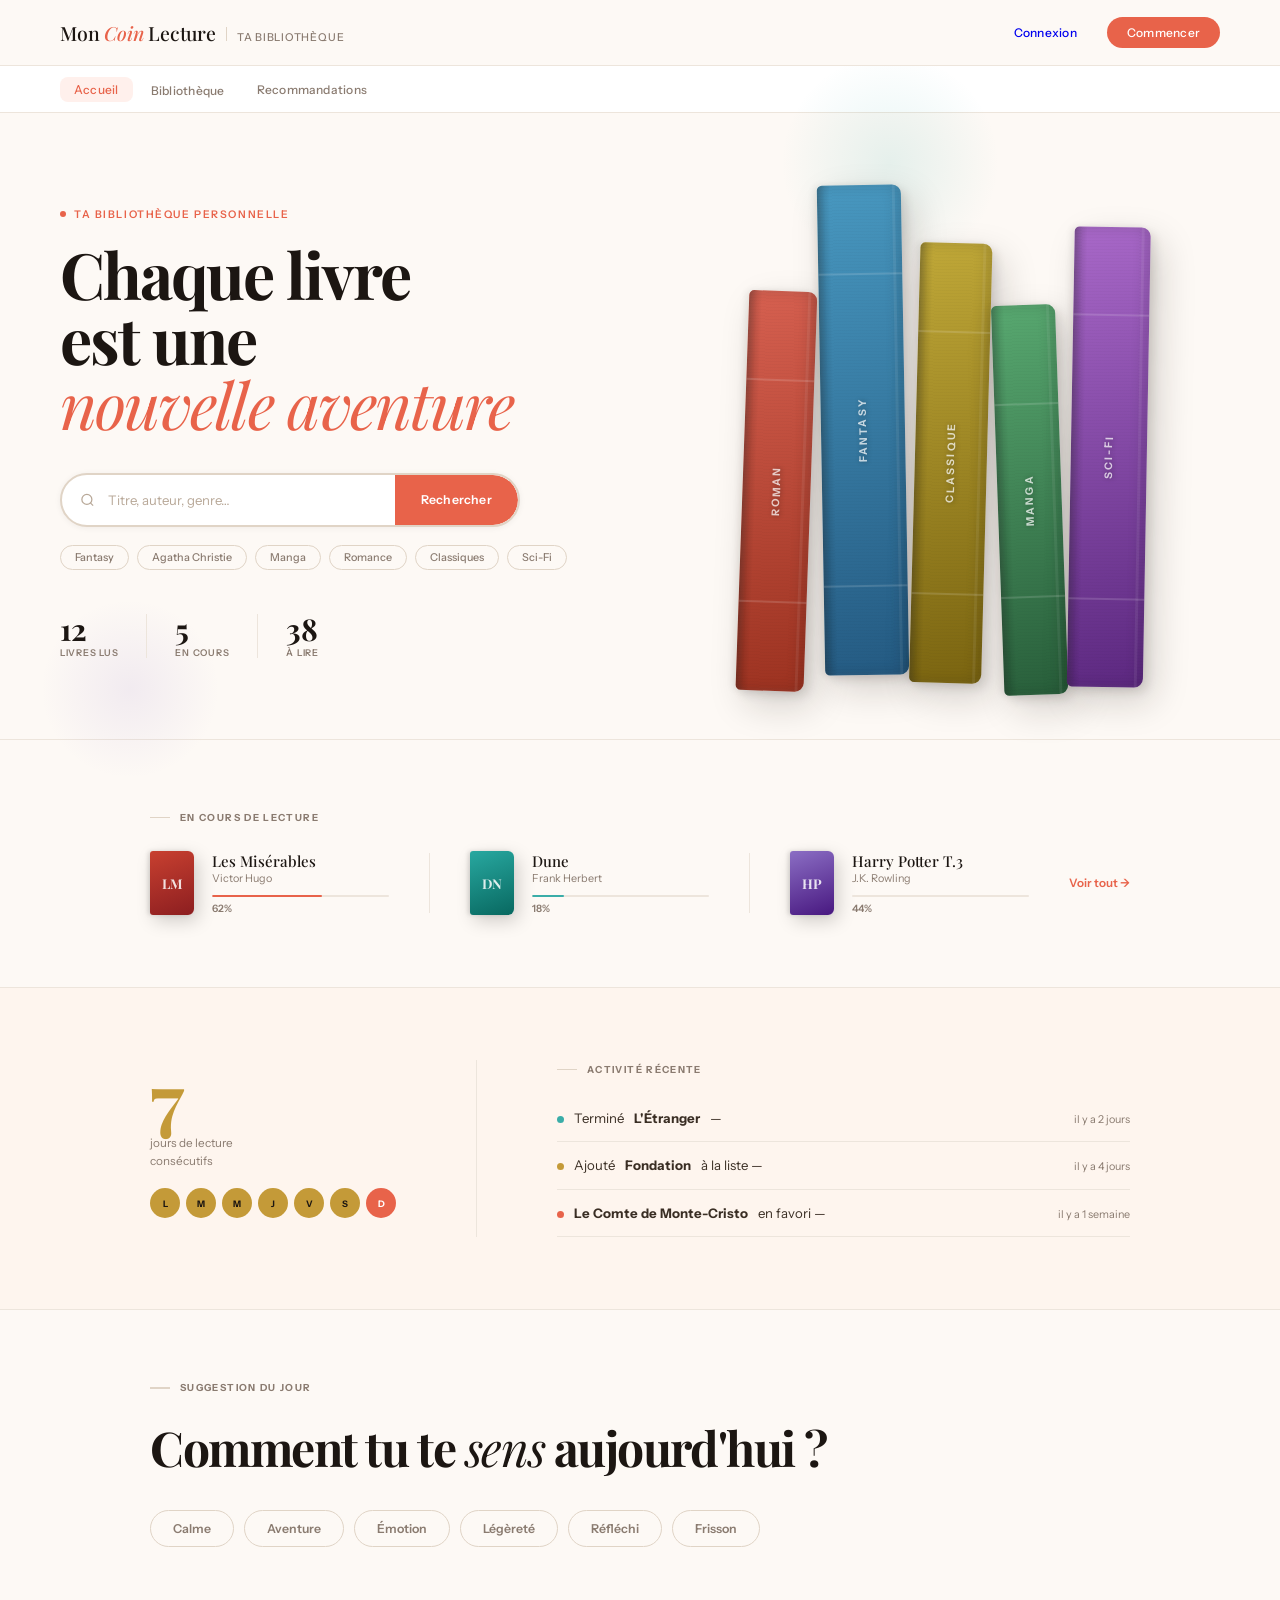
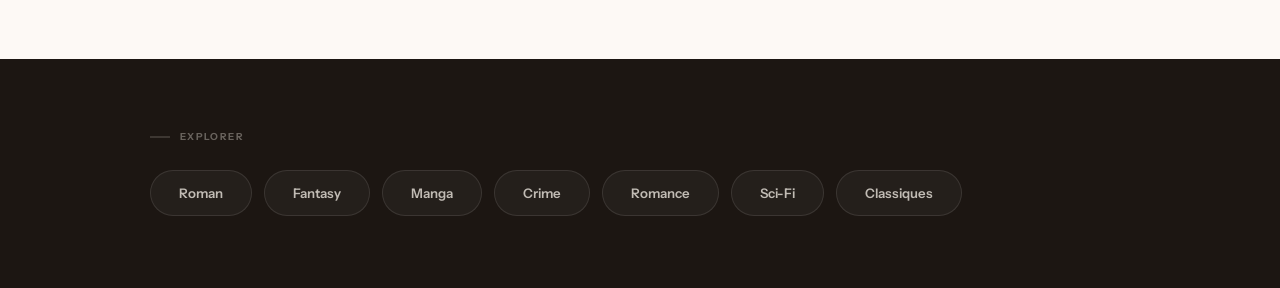
==== commit f865d622: "Enhance editorial sections and mood selection Added new editorial sections and improved mood selecti" ====
--- a/index.html
+++ b/index.html
@@ -384,7 +384,86 @@
 
     @media(max-width:1200px){.main-grid{grid-template-columns:1fr 1fr}.mood-section{grid-template-columns:1fr}}
     @media(max-width:900px){.hero{grid-template-columns:1fr;padding:48px 32px}.page-content{padding:36px 32px 60px}.site-header,.nav-inner{padding-inline:32px}.hero-right{min-height:260px}.main-grid{grid-template-columns:1fr}}
-  </style>
+  
+    /* ══════════════════════════════════════
+       SECTIONS ÉDITORIALES — style fluide
+    ══════════════════════════════════════ */
+    .ed-section{padding:72px 0;border-top:1px solid var(--border)}
+    .ed-section-alt{background:var(--bg-warm)}
+    .ed-inner{max-width:1100px;margin:0 auto;padding:0 60px}
+
+    /* Overline */
+    .ed-overline{font-size:0.65rem;font-weight:700;letter-spacing:0.14em;text-transform:uppercase;color:var(--muted);display:flex;align-items:center;gap:10px;margin-bottom:28px}
+    .ed-overline::before{content:'';width:20px;height:1.5px;background:var(--border-w)}
+
+    /* ── Livres en cours ── */
+    .ed-reading-row{display:flex;align-items:center;gap:40px;flex-wrap:wrap}
+    .ed-book-item{display:flex;align-items:center;gap:18px;text-decoration:none;transition:opacity 0.18s;flex:1;min-width:220px}
+    .ed-book-item:hover{opacity:0.72}
+    .ed-book-spine{width:44px;height:64px;border-radius:3px 6px 6px 3px;display:flex;align-items:center;justify-content:center;font-family:var(--font-serif);font-size:0.9rem;font-weight:700;color:rgba(255,255,255,0.85);flex-shrink:0;box-shadow:4px 6px 18px rgba(0,0,0,0.18),-2px 0 4px rgba(0,0,0,0.12)}
+    .ed-book-meta{flex:1}
+    .ed-book-title{font-family:var(--font-serif);font-size:1rem;font-weight:500;color:var(--ink);line-height:1.2;margin-bottom:2px}
+    .ed-book-author{font-size:0.72rem;color:var(--muted);margin-bottom:10px}
+    .ed-book-bar{height:2px;background:var(--border);border-radius:99px;overflow:hidden;margin-bottom:5px}
+    .ed-bar-fill{height:100%;border-radius:99px;transition:width 0.6s ease}
+    .ed-book-pct{font-size:0.68rem;font-weight:600;color:var(--muted)}
+    .ed-vline{width:1px;height:60px;background:var(--border);flex-shrink:0}
+    .ed-see-all{font-size:0.78rem;font-weight:600;color:var(--coral);text-decoration:none;white-space:nowrap;margin-left:auto;transition:gap 0.18s}
+    .ed-see-all:hover{text-decoration:underline}
+
+    /* ── Streak + Activité ── */
+    .ed-row-split{display:flex;gap:80px;align-items:flex-start}
+    .ed-streak{flex-shrink:0}
+    .ed-streak-num{font-family:var(--font-serif);font-size:5rem;font-weight:700;color:var(--gold);line-height:1;letter-spacing:-0.04em}
+    .ed-streak-label{font-size:0.78rem;color:var(--muted);line-height:1.5;margin-bottom:18px}
+    .ed-streak-days{display:flex;gap:6px}
+    .sd{width:30px;height:30px;border-radius:50%;display:flex;align-items:center;justify-content:center;font-size:0.6rem;font-weight:700;background:var(--border);color:var(--muted)}
+    .sd.done{background:var(--gold);color:var(--ink)}
+    .sd.today{background:var(--coral);color:#fff}
+    .ed-mid-rule{width:1px;background:var(--border);align-self:stretch;flex-shrink:0}
+    .ed-activity{flex:1;padding-top:4px}
+    .ed-act-line{display:flex;align-items:baseline;gap:10px;font-size:0.88rem;color:var(--ink-soft);padding:14px 0;border-bottom:1px solid var(--border);line-height:1.4}
+    .ed-act-line:first-of-type{padding-top:0;border-top:none}
+    .ed-act-dot{width:7px;height:7px;border-radius:50%;flex-shrink:0;margin-top:4px}
+    .ed-act-when{font-size:0.72rem;color:var(--muted);margin-left:auto;white-space:nowrap}
+
+    /* ── Humeur ── */
+    .ed-mood-section{background:var(--bg)}
+    .ed-mood-header{margin-bottom:36px}
+    .ed-mood-title{font-family:var(--font-serif);font-size:clamp(2rem,4vw,3.2rem);font-weight:700;color:var(--ink);letter-spacing:-0.03em;line-height:1.1;margin-top:10px}
+    .ed-mood-title em{font-style:italic;font-weight:400;color:var(--lav)}
+    .ed-mood-pills{display:flex;flex-wrap:wrap;gap:10px;margin-bottom:40px}
+    .ed-pill{padding:10px 22px;border-radius:99px;border:1.5px solid var(--border-w);background:transparent;font-family:var(--font-sans);font-size:0.82rem;font-weight:600;color:var(--muted);cursor:pointer;transition:all 0.2s}
+    .ed-pill:hover{border-color:var(--lav);color:var(--lav)}
+    .ed-pill.on{background:var(--lav);border-color:var(--lav);color:#fff}
+    .ed-mood-result{display:none;align-items:flex-start;gap:28px;padding:32px 0;border-top:1px solid var(--border);animation:fadeUp 0.35s ease}
+    .ed-mood-result.show{display:flex}
+    .ed-mr-book{width:52px;height:76px;border-radius:3px 7px 7px 3px;background:linear-gradient(155deg,var(--lav),#481880);flex-shrink:0;box-shadow:4px 6px 18px rgba(0,0,0,0.15)}
+    .ed-mr-genre{font-size:0.65rem;font-weight:700;letter-spacing:0.1em;text-transform:uppercase;color:var(--lav);margin-bottom:6px}
+    .ed-mr-title{font-family:var(--font-serif);font-size:1.5rem;font-weight:500;color:var(--ink);letter-spacing:-0.02em;margin-bottom:4px}
+    .ed-mr-author{font-size:0.78rem;color:var(--muted);margin-bottom:8px}
+    .ed-mr-desc{font-size:0.84rem;color:var(--ink-soft);line-height:1.6;margin-bottom:14px;max-width:480px}
+    .ed-mr-link{font-size:0.78rem;font-weight:600;color:var(--coral);text-decoration:none}
+    .ed-mr-link:hover{text-decoration:underline}
+
+    /* ── Genres ── */
+    .ed-genres-section{background:var(--ink);border-top:none}
+    .ed-genres-section .ed-overline{color:rgba(245,240,232,0.35)}
+    .ed-genres-section .ed-overline::before{background:rgba(245,240,232,0.15)}
+    .ed-genres-scroll{display:flex;flex-wrap:wrap;gap:12px}
+    .ed-genre-chip{padding:14px 28px;border-radius:99px;border:1.5px solid rgba(255,255,255,0.1);background:rgba(255,255,255,0.04);font-family:var(--font-sans);font-size:0.88rem;font-weight:600;color:rgba(245,240,232,0.75);text-decoration:none;transition:all 0.2s;position:relative;overflow:hidden}
+    .ed-genre-chip::before{content:'';position:absolute;inset:0;background:var(--c);opacity:0;transition:opacity 0.2s;border-radius:99px}
+    .ed-genre-chip:hover::before{opacity:0.15}
+    .ed-genre-chip:hover{border-color:rgba(255,255,255,0.25);color:#fff;transform:translateY(-2px)}
+
+    @media(max-width:900px){
+      .ed-inner{padding:0 28px}
+      .ed-reading-row{gap:24px}
+      .ed-vline{display:none}
+      .ed-row-split{flex-direction:column;gap:40px}
+      .ed-mid-rule{display:none}
+    }
+</style>
 </head>
 <body>
 
@@ -488,121 +567,145 @@
   </div>
 </section>
 
-<!-- SÉPARATEUR -->
-<div class="section-divider">
-  <div class="section-divider-line"></div>
-  <div class="section-divider-dot"></div>
-  <div class="section-divider-line"></div>
-</div>
-
-<!-- CONTENU -->
-<div class="page-content">
-
-  <!-- EYEBROW -->
-  <div class="section-eyebrow fade-in">Tableau de bord</div>
-
-  <!-- GRILLE 3 COL -->
-  <div class="main-grid fade-in">
-
-    <!-- COL 1 — Progression -->
-    <div class="card">
-      <div class="card-label">Progression</div>
-      <div class="card-title">En cours de lecture</div>
-      <div class="reading-list">
-        <div class="reading-item">
-          <div class="book-sm bs-coral"><span>LM</span></div>
-          <div class="reading-info">
-            <div class="reading-title">Les Misérables</div>
-            <div class="reading-author">Victor Hugo</div>
-            <div class="pbar"><div class="pbar-fill pbar-coral" style="width:62%"></div></div>
-            <div class="reading-pct">62% — p. 487 / 785</div>
-          </div>
-        </div>
-        <div class="reading-item">
-          <div class="book-sm bs-teal"><span>DN</span></div>
-          <div class="reading-info">
-            <div class="reading-title">Dune</div>
-            <div class="reading-author">Frank Herbert</div>
-            <div class="pbar"><div class="pbar-fill pbar-teal" style="width:18%"></div></div>
-            <div class="reading-pct">18% — p. 112 / 624</div>
-          </div>
-        </div>
-        <div class="reading-item">
-          <div class="book-sm bs-lav"><span>HP</span></div>
-          <div class="reading-info">
-            <div class="reading-title">Harry Potter T.3</div>
-            <div class="reading-author">J.K. Rowling</div>
-            <div class="pbar"><div class="pbar-fill pbar-lav" style="width:44%"></div></div>
-            <div class="reading-pct">44% — p. 176 / 400</div>
-          </div>
-        </div>
-      </div>
-    </div>
-
-    <!-- COL 2 — Carousel genres -->
-    <div class="genre-card">
-      <div class="card-label">Explorer</div>
-      <div class="card-title">Par genre</div>
-      <div class="carousel-area">
-        <div class="carousel-vp">
-          <div class="carousel-track" id="carouselTrack"></div>
-        </div>
-        <div class="shelf-plank"></div>
-      </div>
-    </div>
-
-    <!-- COL 3 — Streak + Activité -->
-    <div class="col3">
-      <div class="streak-card">
-        <div class="card-label">Habitude</div>
-        <div class="streak-title">Série de lecture</div>
-        <div class="streak-display"><div class="streak-num">7</div><div class="streak-unit">jours consécutifs</div></div>
-        <div class="streak-dots">
-          <div class="streak-day done">L</div><div class="streak-day done">M</div><div class="streak-day done">M</div>
-          <div class="streak-day done">J</div><div class="streak-day done">V</div><div class="streak-day done">S</div>
-          <div class="streak-day today">D</div>
-        </div>
-      </div>
-      <div class="card activity-card">
-        <div class="card-label">Journal</div>
-        <div class="card-title">Activité récente</div>
-        <div class="activity-list">
-          <div class="activity-item"><div class="act-dot dot-read"></div><div><div class="act-text">Terminé <strong>L'Étranger</strong></div><div class="act-time">Il y a 2 jours</div></div></div>
-          <div class="activity-item"><div class="act-dot dot-want"></div><div><div class="act-text">Ajouté <strong>Fondation</strong> à ta liste</div><div class="act-time">Il y a 4 jours</div></div></div>
-          <div class="activity-item"><div class="act-dot dot-fav"></div><div><div class="act-text"><strong>Monte-Cristo</strong> en favori</div><div class="act-time">Il y a 1 semaine</div></div></div>
-        </div>
-      </div>
+
+<!-- ═══════════════════════════════════════
+     SECTION EN COURS — ligne éditoriale
+═══════════════════════════════════════ -->
+<section class="ed-section">
+  <div class="ed-inner">
+
+    <!-- Label flottant -->
+    <div class="ed-overline fade-in">En cours de lecture</div>
+
+    <!-- Livres en cours — disposition horizontale aérée -->
+    <div class="ed-reading-row fade-in">
+      <a href="mes-livres.html" class="ed-book-item">
+        <div class="ed-book-spine" style="background:linear-gradient(160deg,#c84030,#8c1e20)">LM</div>
+        <div class="ed-book-meta">
+          <div class="ed-book-title">Les Misérables</div>
+          <div class="ed-book-author">Victor Hugo</div>
+          <div class="ed-book-bar"><div class="ed-bar-fill" style="width:62%;background:var(--coral)"></div></div>
+          <div class="ed-book-pct">62%</div>
+        </div>
+      </a>
+      <div class="ed-vline"></div>
+      <a href="mes-livres.html" class="ed-book-item">
+        <div class="ed-book-spine" style="background:linear-gradient(160deg,#28a8a0,#086860)">DN</div>
+        <div class="ed-book-meta">
+          <div class="ed-book-title">Dune</div>
+          <div class="ed-book-author">Frank Herbert</div>
+          <div class="ed-book-bar"><div class="ed-bar-fill" style="width:18%;background:var(--teal)"></div></div>
+          <div class="ed-book-pct">18%</div>
+        </div>
+      </a>
+      <div class="ed-vline"></div>
+      <a href="mes-livres.html" class="ed-book-item">
+        <div class="ed-book-spine" style="background:linear-gradient(160deg,#8b6ec4,#481880)">HP</div>
+        <div class="ed-book-meta">
+          <div class="ed-book-title">Harry Potter T.3</div>
+          <div class="ed-book-author">J.K. Rowling</div>
+          <div class="ed-book-bar"><div class="ed-bar-fill" style="width:44%;background:var(--lav)"></div></div>
+          <div class="ed-book-pct">44%</div>
+        </div>
+      </a>
+      <a href="mes-livres.html" class="ed-see-all">Voir tout →</a>
     </div>
 
   </div>
-
-  <!-- MOOD SECTION -->
-  <div class="mood-section fade-in">
-    <div class="mood-deco-1"></div>
-    <div class="mood-deco-2"></div>
-    <div style="position:relative;z-index:1">
-      <div class="mood-label">Suggestion du jour</div>
-      <div class="mood-title">Comment tu te <em>sens</em><br>aujourd'hui ?</div>
-      <div class="mood-sub">Choisis ton humeur — on te propose le livre parfait pour ce moment.</div>
-      <div class="mood-result" id="moodSuggestion">
-        <div class="mr-label">Livre pour toi</div>
-        <div class="mr-title" id="msTitle"></div>
-        <div class="mr-author" id="msAuthor"></div>
-        <div class="mr-desc" id="msDesc"></div>
-        <span class="mr-genre" id="msGenre"></span>
-      </div>
-    </div>
-    <div class="mood-btns" style="position:relative;z-index:1">
-      <button class="mood-btn" data-mood="calme"><span class="mood-icon"><svg viewBox="0 0 24 24" fill="none" stroke="currentColor" stroke-width="1.8"><circle cx="12" cy="12" r="10"/><path d="M8 14s1.5 2 4 2 4-2 4-2"/><line x1="9" y1="9" x2="9.01" y2="9"/><line x1="15" y1="9" x2="15.01" y2="9"/></svg></span>Calme</button>
-      <button class="mood-btn" data-mood="aventure"><span class="mood-icon"><svg viewBox="0 0 24 24" fill="none" stroke="currentColor" stroke-width="1.8"><polygon points="13 2 3 14 12 14 11 22 21 10 12 10 13 2"/></svg></span>Aventure</button>
-      <button class="mood-btn" data-mood="emotion"><span class="mood-icon"><svg viewBox="0 0 24 24" fill="none" stroke="currentColor" stroke-width="1.8"><circle cx="12" cy="12" r="10"/><path d="M16 16s-1.5-2-4-2-4 2-4 2"/><line x1="9" y1="9" x2="9.01" y2="9"/><line x1="15" y1="9" x2="15.01" y2="9"/></svg></span>Émotion</button>
-      <button class="mood-btn" data-mood="legerete"><span class="mood-icon"><svg viewBox="0 0 24 24" fill="none" stroke="currentColor" stroke-width="1.8"><circle cx="12" cy="12" r="10"/><path d="M8 13s1.5 3 4 3 4-3 4-3"/><line x1="9" y1="9" x2="9.01" y2="9"/><line x1="15" y1="9" x2="15.01" y2="9"/></svg></span>Légèreté</button>
-      <button class="mood-btn" data-mood="reflexion"><span class="mood-icon"><svg viewBox="0 0 24 24" fill="none" stroke="currentColor" stroke-width="1.8"><path d="M9.09 9a3 3 0 0 1 5.83 1c0 2-3 3-3 3"/><line x1="12" y1="17" x2="12.01" y2="17"/><circle cx="12" cy="12" r="10"/></svg></span>Réfléchi</button>
-      <button class="mood-btn" data-mood="frisson"><span class="mood-icon"><svg viewBox="0 0 24 24" fill="none" stroke="currentColor" stroke-width="1.8"><circle cx="12" cy="12" r="10"/><circle cx="12" cy="12" r="4"/><line x1="4.93" y1="4.93" x2="9.17" y2="9.17"/><line x1="14.83" y1="14.83" x2="19.07" y2="19.07"/><line x1="14.83" y1="9.17" x2="19.07" y2="4.93"/><line x1="4.93" y1="19.07" x2="9.17" y2="14.83"/></svg></span>Frisson</button>
-    </div>
+</section>
+
+<!-- ═══════════════════════════════════════
+     SECTION ACTIVITÉ — typographie seule
+═══════════════════════════════════════ -->
+<section class="ed-section ed-section-alt">
+  <div class="ed-inner ed-row-split">
+
+    <!-- Gauche : streak minimal -->
+    <div class="ed-streak fade-in">
+      <div class="ed-streak-num">7</div>
+      <div class="ed-streak-label">jours de lecture<br>consécutifs</div>
+      <div class="ed-streak-days">
+        <span class="sd done">L</span><span class="sd done">M</span><span class="sd done">M</span>
+        <span class="sd done">J</span><span class="sd done">V</span><span class="sd done">S</span>
+        <span class="sd today">D</span>
+      </div>
+    </div>
+
+    <!-- Séparateur vertical -->
+    <div class="ed-mid-rule"></div>
+
+    <!-- Droite : activité récente en texte -->
+    <div class="ed-activity fade-in">
+      <div class="ed-overline" style="margin-bottom:20px">Activité récente</div>
+      <div class="ed-act-line">
+        <span class="ed-act-dot" style="background:var(--teal)"></span>
+        Terminé <strong>L'Étranger</strong> — <span class="ed-act-when">il y a 2 jours</span>
+      </div>
+      <div class="ed-act-line">
+        <span class="ed-act-dot" style="background:var(--gold)"></span>
+        Ajouté <strong>Fondation</strong> à la liste — <span class="ed-act-when">il y a 4 jours</span>
+      </div>
+      <div class="ed-act-line">
+        <span class="ed-act-dot" style="background:var(--coral)"></span>
+        <strong>Le Comte de Monte-Cristo</strong> en favori — <span class="ed-act-when">il y a 1 semaine</span>
+      </div>
+    </div>
+
   </div>
-
-</div>
+</section>
+
+<!-- ═══════════════════════════════════════
+     SECTION HUMEUR — grande typographie
+═══════════════════════════════════════ -->
+<section class="ed-section ed-mood-section fade-in">
+  <div class="ed-inner">
+
+    <div class="ed-mood-header">
+      <div class="ed-overline">Suggestion du jour</div>
+      <h2 class="ed-mood-title">Comment tu te <em>sens</em> aujourd'hui ?</h2>
+    </div>
+
+    <div class="ed-mood-pills">
+      <button class="ed-pill" data-mood="calme">Calme</button>
+      <button class="ed-pill" data-mood="aventure">Aventure</button>
+      <button class="ed-pill" data-mood="emotion">Émotion</button>
+      <button class="ed-pill" data-mood="legerete">Légèreté</button>
+      <button class="ed-pill" data-mood="reflexion">Réfléchi</button>
+      <button class="ed-pill" data-mood="frisson">Frisson</button>
+    </div>
+
+    <!-- Résultat — apparaît au choix -->
+    <div class="ed-mood-result" id="moodResult">
+      <div class="ed-mr-book" id="mrSpine"></div>
+      <div class="ed-mr-text">
+        <div class="ed-mr-genre" id="mrGenre"></div>
+        <div class="ed-mr-title" id="mrTitle"></div>
+        <div class="ed-mr-author" id="mrAuthor"></div>
+        <div class="ed-mr-desc" id="mrDesc"></div>
+        <a href="recommandations.html" class="ed-mr-link">Voir plus de suggestions →</a>
+      </div>
+    </div>
+
+  </div>
+</section>
+
+<!-- ═══════════════════════════════════════
+     SECTION GENRES — défilement horizontal
+═══════════════════════════════════════ -->
+<section class="ed-section ed-genres-section fade-in">
+  <div class="ed-inner">
+    <div class="ed-overline">Explorer</div>
+    <div class="ed-genres-scroll">
+      <a href="recherche.html?q=Roman"     class="ed-genre-chip" style="--c:#c84030">Roman</a>
+      <a href="recherche.html?q=Fantasy"   class="ed-genre-chip" style="--c:#3870c0">Fantasy</a>
+      <a href="recherche.html?q=Manga"     class="ed-genre-chip" style="--c:#c8a020">Manga</a>
+      <a href="recherche.html?q=Crime"     class="ed-genre-chip" style="--c:#283880">Crime</a>
+      <a href="recherche.html?q=Romance"   class="ed-genre-chip" style="--c:#c83070">Romance</a>
+      <a href="recherche.html?q=Sci-Fi"    class="ed-genre-chip" style="--c:#28a8a0">Sci-Fi</a>
+      <a href="recherche.html?q=Classique" class="ed-genre-chip" style="--c:#9060c0">Classiques</a>
+    </div>
+  </div>
+</section>
 
 <script>
 function setSearch(v){document.getElementById("searchInput").value=v;document.getElementById("searchInput").focus()}
@@ -617,34 +720,19 @@
   reflexion:{title:"L'Étranger",author:"Albert Camus",desc:"Court et profond, sur l'absurde.",genre:"Philosophie"},
   frisson:{title:"Shining",author:"Stephen King",desc:"Un huis clos terrifiant dans un hôtel hanté.",genre:"Thriller"}
 };
-document.querySelectorAll(".mood-btn").forEach(btn=>{
+
+document.querySelectorAll(".ed-pill").forEach(btn=>{
   btn.addEventListener("click",function(){
-    document.querySelectorAll(".mood-btn").forEach(b=>b.classList.remove("active"));
-    this.classList.add("active");
+    document.querySelectorAll(".ed-pill").forEach(b=>b.classList.remove("on"));
+    this.classList.add("on");
     const b=moodBooks[this.dataset.mood];if(!b)return;
-    document.getElementById("msTitle").textContent=b.title;
-    document.getElementById("msAuthor").textContent=b.author;
-    document.getElementById("msDesc").textContent=b.desc;
-    document.getElementById("msGenre").textContent=b.genre;
-    document.getElementById("moodSuggestion").classList.add("show");
+    document.getElementById("mrTitle").textContent=b.title;
+    document.getElementById("mrAuthor").textContent=b.author;
+    document.getElementById("mrDesc").textContent=b.desc;
+    document.getElementById("mrGenre").textContent=b.genre;
+    document.getElementById("moodResult").classList.add("show");
   });
 });
-
-const BOOKS=[
-  ["Roman","gc-roman",38,92],["","gc-vide-a",10,72],["Fantasy","gc-fantasy",40,100],["","gc-vide-b",9,68],
-  ["Manga","gc-manga",36,86],["","gc-vide-c",10,74],["Crime","gc-crime",38,94],["","gc-vide-a",9,70],
-  ["Romance","gc-romance",36,88],["","gc-vide-b",10,73],["Sci-Fi","gc-scifi",40,96],["","gc-vide-c",9,68],
-  ["Classique","gc-classique",38,90],["","gc-vide-a",10,71],["Roman","gc-roman",34,84],["","gc-vide-b",9,66],
-  ["Fantasy","gc-fantasy",38,94],["","gc-vide-c",10,75],["Manga","gc-manga",36,87],["","gc-vide-a",9,69],
-  ["Crime","gc-crime",40,92],["","gc-vide-b",10,72],["Romance","gc-romance",36,86],["","gc-vide-c",9,67],
-];
-(function(){
-  const t=document.getElementById("carouselTrack");
-  t.innerHTML=[...BOOKS,...BOOKS].map(([l,c,w,h])=>{
-    const i=l?`<span class="cs-lbl">${l}</span><div class="cs-deco"></div>`:'';
-    return`<div class="cs-book"><div class="cs-cover ${c}" style="width:${w}px;height:${h}px">${i}</div></div>`;
-  }).join("");
-})();
 
 const obs=new IntersectionObserver(entries=>{
   entries.forEach(e=>{if(e.isIntersecting){e.target.classList.add('visible');obs.unobserve(e.target)}});
